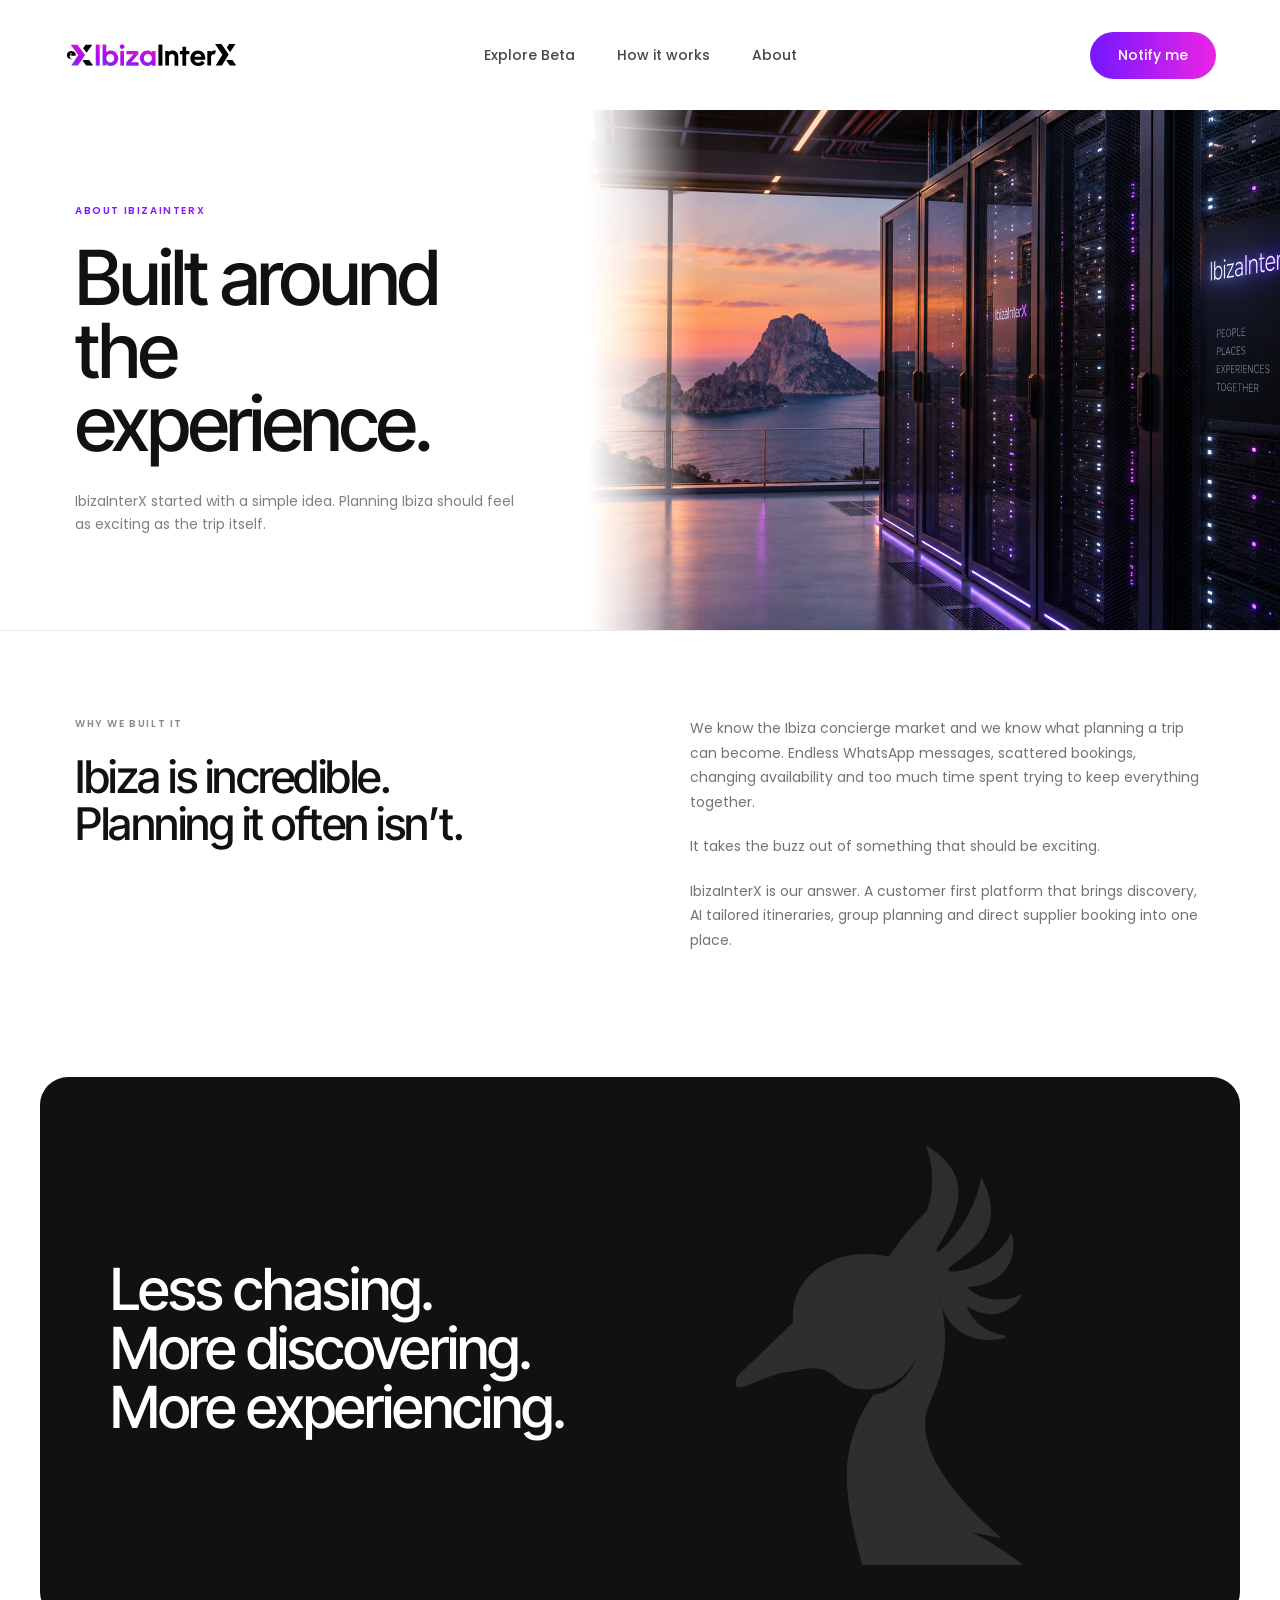
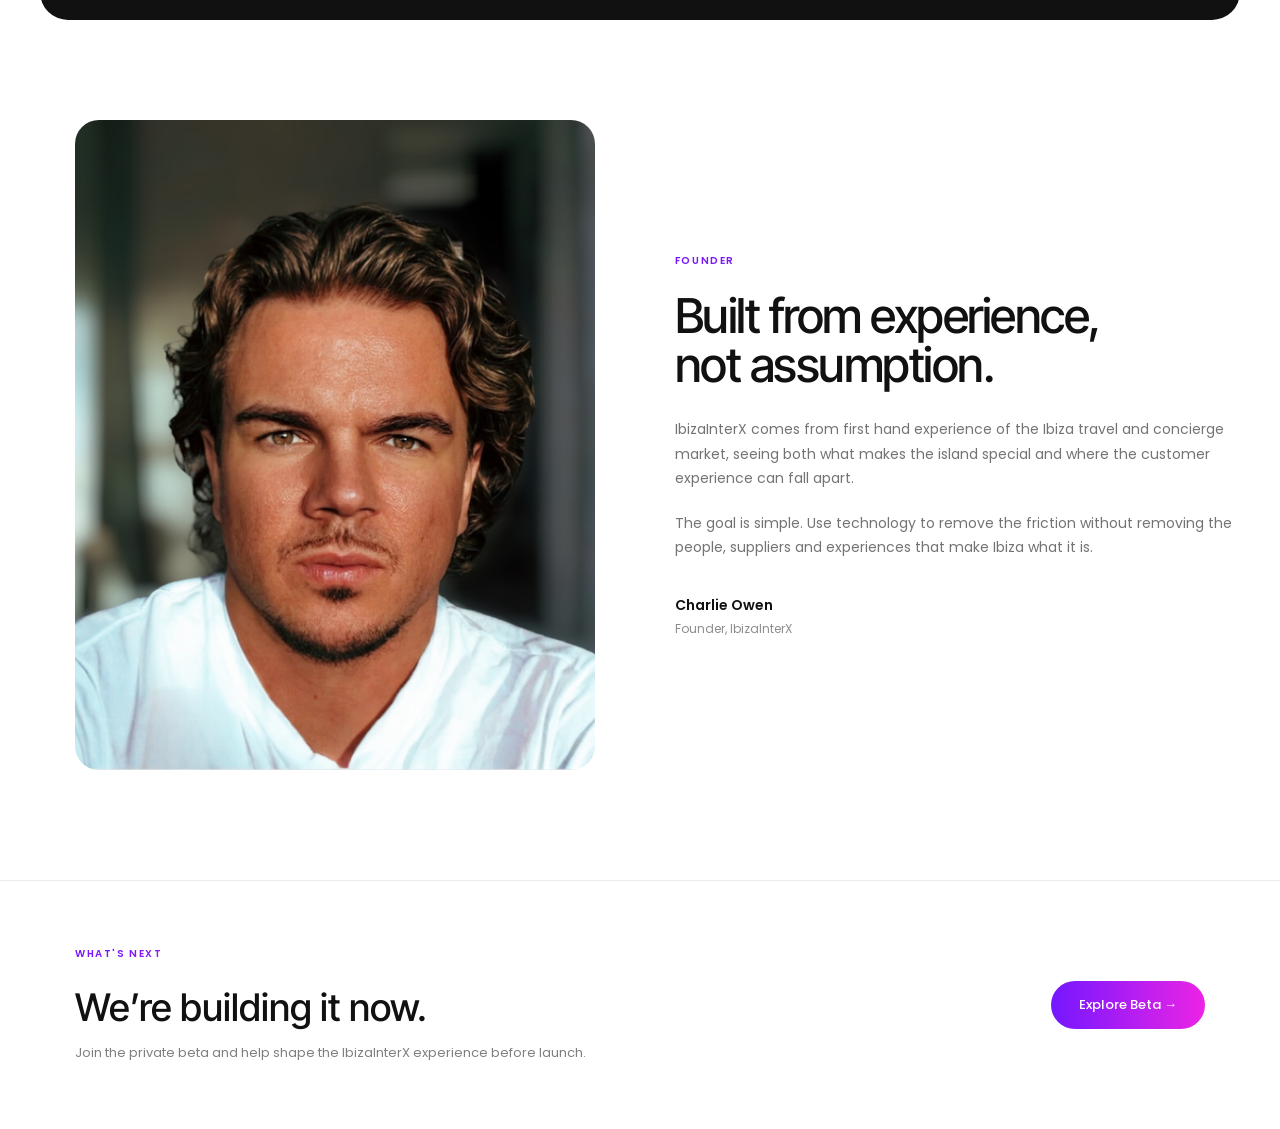
==== about.html @ 82d32a46 "Change favicon" ====
<!DOCTYPE html>
<html lang="en">

<head>

  <meta charset="UTF-8">

  <meta
    name="viewport"
    content="width=device-width, initial-scale=1.0"
  >

  <title>About — IbizaInterX</title>

  <link rel="icon" type="image/png" href="images/favicon-logo.png">

  <!-- FONTS -->
  <link rel="preconnect" href="https://fonts.googleapis.com">
  <link rel="preconnect" href="https://fonts.gstatic.com" crossorigin>

  <link
    href="https://fonts.googleapis.com/css2?family=Inter:wght@400;500&family=Inter+Tight:wght@300;400;500;600;700&family=Outfit:wght@300;400;500;600;700&family=Poppins:wght@400;500;600&display=swap"
    rel="stylesheet"
  >

  <!-- MAIN CSS -->
  <link rel="stylesheet" href="css/style.css">

</head>


<body>


<!-- =====================================
     HEADER
===================================== -->

<header class="navbar">

  <a href="index.html" class="logo">
    <img src="images/logo.svg" alt="IbizaInterX">
  </a>

  <!-- DESKTOP NAV -->
  <nav class="desktop-nav">

    <button
      type="button"
      class="beta-link beta-open"
    >
      Explore Beta
    </button>

    <a href="how-it-works.html">
      How it works
    </a>

    <a href="about.html">
      About
    </a>

  </nav>


  <button type="button" class="nav-button beta-open">
  Notify me
  </button>


  <!-- MOBILE MENU BUTTON -->
  <button
    class="menu-toggle"
    aria-label="Open menu"
    aria-expanded="false"
  >
    <span></span>
    <span></span>
    <span></span>
  </button>


  <!-- MOBILE MENU -->
  <div class="mobile-menu">

    <button
      type="button"
      class="beta-link beta-open"
    >
      Explore Beta
    </button>

    <a href="how-it-works.html">
      How it works
    </a>

    <a href="about.html">
      About
    </a>

    <a href="#notify" class="mobile-notify">
      Notify me
    </a>

  </div>

</header>



<!-- =====================================
     ABOUT PAGE
===================================== -->

<main class="about-page">


  <!-- INTRO -->
<section class="about-hero">

  <div class="about-hero-copy">

    <span class="about-label">
      ABOUT IBIZAINTERX
    </span>

    <h1>
      Built around the<br>
      experience.
    </h1>

    <p>
      IbizaInterX started with a simple idea.
      Planning Ibiza should feel as exciting as the trip itself.
    </p>

  </div>


  <div class="about-hero-image">

    <img
      src="images/about-tech-ibiza.png"
      alt="IbizaInterX technology and Ibiza"
    >

  </div>

</section>


  <!-- WHY WE BUILT IT -->
  <section class="about-story">

    <div class="about-story-heading">

      <span>
        WHY WE BUILT IT
      </span>

      <h2>
        Ibiza is incredible.<br>
        Planning it often isn’t.
      </h2>

    </div>


    <div class="about-story-copy">

      <p>
        We know the Ibiza concierge market and we know what planning
        a trip can become. Endless WhatsApp messages, scattered bookings,
        changing availability and too much time spent trying to keep
        everything together.
      </p>

      <p>
        It takes the buzz out of something that should be exciting.
      </p>

      <p>
        IbizaInterX is our answer. A customer first platform that brings
        discovery, AI tailored itineraries, group planning and direct
        supplier booking into one place.
      </p>

    </div>

  </section>


  <!-- BRAND MOMENT -->
<section class="about-statement">

  <div class="about-statement-text">
    <h2>
      Less chasing.<br>
      More discovering.<br>
      More experiencing.
    </h2>
  </div>

  <div class="about-statement-visual">
    <img
      src="images/peacock-head.svg"
      alt=""
      class="about-peacock"
    >
  </div>

</section>


  <!-- FOUNDER -->
  <section class="founder-section">

    <div class="founder-image">

<img
  src="images/profile-photo.jpeg"
  alt="Founder of IbizaInterX"
>

    </div>


    <div class="founder-content">

      <span class="about-label">
        FOUNDER
      </span>

      <h2>
        Built from experience,<br>
        not assumption.
      </h2>

      <p>
        IbizaInterX comes from first hand experience of the Ibiza travel
        and concierge market, seeing both what makes the island special
        and where the customer experience can fall apart.
      </p>

      <p>
        The goal is simple. Use technology to remove the friction without
        removing the people, suppliers and experiences that make Ibiza
        what it is.
      </p>

      <div class="founder-name">

        <strong>
          Charlie Owen
        </strong>

        <span>
          Founder, IbizaInterX
        </span>

      </div>

    </div>

  </section>


  <!-- FINAL CTA -->
  <section class="about-cta">

    <div>

      <span class="about-label">
        WHAT'S NEXT
      </span>

      <h2>
        We’re building it now.
      </h2>

      <p>
        Join the private beta and help shape the IbizaInterX experience
        before launch.
      </p>

    </div>


    <button
      type="button"
      class="about-beta-button beta-open"
    >
      Explore Beta →
    </button>

  </section>


</main>



<!-- =====================================
     BETA POPUP
===================================== -->

<div class="beta-modal" id="betaModal">

  <div class="beta-modal-card">

    <button
      type="button"
      class="beta-close"
      id="betaClose"
      aria-label="Close"
    >
      ×
    </button>

    <span class="beta-label">
      IBIZAINTERX BETA
    </span>

    <h2>
      Help shape IbizaInterX.
    </h2>

    <p>
      Join the private beta and test IbizaInterX before launch.
    </p>

    <form class="beta-form">

      <input
        type="email"
        placeholder="Email address"
        required
      >

      <button type="submit">
        Join the beta →
      </button>

    </form>

    <small>
      No spam. Just beta access and important launch updates.
    </small>

  </div>

</div>



<!-- JAVASCRIPT -->

<script src="js/main.js"></script>


</body>

</html>
---- css/style.css ----
.logo img {
  width: 155px;
  height: auto;
  display: block;
}
* {
  margin: 0;
  padding: 0;
  box-sizing: border-box;
}

body {
  font-family: Arial, Helvetica, sans-serif;
  background: #ffffff;
  color: #111;
}

.navbar {
  width: 100%;
  height: 110px;
  display: grid;
  grid-template-columns: 1fr auto 1fr;
  align-items: center;
  padding: 0 64px;
  background: #ffffff;
  position: relative;
  z-index: 10;
}

.logo {
  justify-self: start;
}

.logo img {
  width: 175px;
  height: auto;
  display: block;
}

.navbar nav {
  justify-self: center;
  display: flex;
  align-items: center;
  gap: 42px;
}

.navbar nav a {
  font-family: "Poppins", sans-serif;
  font-size: 14px;
  font-weight: 500;
  color: rgba(0, 0, 0, 0.72);
  text-decoration: none;
}

.nav-button {
  justify-self: end;
  font-family: "Poppins", sans-serif;
  font-size: 14px;
  font-weight: 500;
  color: #ffffff;
  text-decoration: none;
  padding: 13px 28px;
  border-radius: 999px;
  background: linear-gradient(90deg, #7417ff, #ec24e5);
    border: none;
    cursor: pointer;
}

.nav-button:hover {
  transform: translateY(-1px);
}
.hero {
  width: 100%;
  max-width: 1600px;
  margin: 0 auto;

  display: grid;
  grid-template-columns: 46% 54%;
}
@media (max-width: 1200px) {
  .hero {
    grid-template-columns: 48% 52%;
  }

  .hero-title {
    font-size: 68px;
  }
}

.hero-content {
  padding: 90px 40px 80px 75px;
  display: flex;
  flex-direction: column;
  justify-content: center;
}

.hero-title {
  font-size: 78px;
  line-height: 0.95;
  margin-bottom: 30px;
}

.hero-title .thin {
  font-family: "Inter Tight", sans-serif;
  font-weight: 400;
  letter-spacing: 0px;
}

.hero-title .bold {
  font-family: "Poppins", sans-serif;
  font-weight: 500;
  letter-spacing: -3px;
  position: relative;
  top: 1px;
}

.hero-title .gradient-text {
  font-family: "Outfit", sans-serif;
  font-weight: 550;
  font-size: 1.14em;
  letter-spacing: 0;
  position: relative;
  top: 0.1px;

  background: linear-gradient(90deg, #7417ff, #ec24e5);
  -webkit-background-clip: text;
  -webkit-text-fill-color: transparent;
  background-clip: text;
  color: transparent;
  vertical-align: baseline;
}

.hero-title .bold,
.hero-title .gradient-text {
  margin-left: -6px;
}
.hero-content p {
  font-family: "Poppins", sans-serif;
  font-size: 14px;
  font-weight: 400;
  line-height: 1.6;
  color: rgba(0, 0, 0, 0.5);
  margin-bottom: 35px;
}

.hero-button {
  width: fit-content;
  display: flex;
  align-items: center;
  gap: 22px;
  padding: 16px 28px;
  border-radius: 30px;
  background: linear-gradient(90deg, #7417ff, #ec24e5);
  color: white;
  text-decoration: none;
}

.hero-image {
  position: relative;
  height: 650px;
  overflow: hidden;
}

.hero-image img {
  width: 100%;
  height: 100%;
  object-fit: cover;
  object-position: center top;
  display: block;
}
.hero-image::before {
  content: "";
  position: absolute;
  top: 0;
  left: 0;
  width: 140px;
  height: 100%;
  background: linear-gradient(
    to right,
    #ffffff 0%,
    rgba(255, 255, 255, 0.8) 35%,
    rgba(255, 255, 255, 0) 100%
  );
  z-index: 2;
  pointer-events: none;
}
/* -------------------------
   LAPTOP
------------------------- */

@media (max-width: 1200px) {

  .navbar {
    padding: 0 40px;
  }

  .logo img {
    width: 155px;
  }

  .navbar nav {
    gap: 30px;
  }

  .hero {
    grid-template-columns: 48% 52%;
  }

  .hero-content {
    padding: 70px 30px 70px 50px;
  }

  .hero-title {
    font-size: 68px;
  }

  .hero-content p {
    font-size: 15px;
  }
}


/* -------------------------
   TABLET / MOBILE
------------------------- */

@media (max-width: 800px) {

  .hero {
    display: flex;
    flex-direction: column;
    width: 100%;
  }

  .hero-image {
    order: 1;
    width: 100%;
    height: auto;
    min-height: 0;
    overflow: hidden;
  }

  .hero-image img {
    width: 100%;
    height: auto;
    min-height: 0;
    object-fit: contain;
    display: block;
  }

  .hero-content {
    order: 2;
    width: 100%;
    padding: 45px 24px 55px;
  }

  .hero-title {
    font-size: 58px;
  }
}

  .hero-content p {
    font-size: 14px;
    line-height: 1.6;
  }

  .hero-image {
    width: 100%;
    overflow: hidden;
  }

  .hero-image img {
    width: 100%;
    height: auto;
    display: block;
  }




/* -------------------------
   SMALL PHONES
------------------------- */

@media (max-width: 480px) {


  .navbar {
    padding: 0 18px;
  }

  .logo img {
    width: 125px;
  }

  .nav-button {
    padding: 9px 16px;
    font-size: 12px;
  }

  .hero-content {
    padding: 55px 20px 42px;
  }

  .hero-title {
    font-size: 50px;
  }

  .hero-content p {
    font-size: 13px;
  }
}
/* HAMBURGER - hidden on desktop */

.menu-toggle {
  display: none;
  width: 42px;
  height: 42px;
  border: none;
  background: transparent;
  cursor: pointer;
  padding: 8px;
}

.menu-toggle span {
  display: block;
  width: 24px;
  height: 2px;
  margin: 5px auto;
  background: #111;
  border-radius: 10px;
}


/* MOBILE MENU - hidden on desktop */

.mobile-menu {
  display: none;
}


/* MOBILE HEADER */

@media (max-width: 800px) {

  .navbar {
    height: 82px;
    padding: 0 22px;

    display: grid;
    grid-template-columns: 1fr auto;

    position: relative;
    background: #ffffff;
    z-index: 100;
  }

  .logo img {
    width: 140px;
  }

  .desktop-nav {
    display: none;
  }

  .navbar > .nav-button {
    display: none;
  }

  .menu-toggle {
    display: block;
    justify-self: end;
  }

  .mobile-menu {
    position: absolute;

    top: 82px;
    left: 0;
    right: 0;

    background: #ffffff;

    padding: 25px 22px 30px;

    flex-direction: column;
    gap: 22px;

    border-top: 1px solid rgba(0, 0, 0, 0.08);

    box-shadow: 0 15px 30px rgba(0, 0, 0, 0.08);
  }

  .mobile-menu.open {
    display: flex;
  }

  .mobile-menu a {
    font-family: "Poppins", sans-serif;
    font-size: 15px;
    font-weight: 500;

    color: #111;
    text-decoration: none;
  }

  .mobile-notify {
    width: fit-content;

    padding: 12px 24px;
    border-radius: 999px;

    color: white !important;

    background: linear-gradient(
      90deg,
      #7417ff,
      #ec24e5
    );
  }
}
@media (max-width: 800px) {

  .navbar .desktop-nav {
    display: none !important;
  }

  .navbar > .nav-button {
    display: none !important;
  }

  .menu-toggle {
    display: block;
  }
}
.feature-strip {
  width: 100%;
  max-width: 1600px;
  margin: 0 auto;

  display: grid;
  grid-template-columns: repeat(3, 1fr);

  padding: 34px 55px;
  background: #ffffff;

  border-top: 1px solid rgba(0, 0, 0, 0.08);
}

.feature-item {
  display: flex;
  align-items: center;
  gap: 18px;

  padding: 10px 40px;
}

.feature-item:not(:last-child) {
  border-right: 1px solid rgba(0, 0, 0, 0.12);
}

.feature-icon {
  flex-shrink: 0;

  width: 34px;
  height: 34px;

  display: flex;
  align-items: center;
  justify-content: center;
}

.feature-icon svg {
  width: 27px;
  height: 27px;

  fill: none;
  stroke: #111;
  stroke-width: 1.5;
  stroke-linecap: round;
  stroke-linejoin: round;
}

.feature-text h3 {
  font-family: "Poppins", sans-serif;
  font-size: 14px;
  font-weight: 600;
  color: #111;

  margin: 0 0 4px;
}

.feature-text p {
  font-family: "Poppins", sans-serif;
  font-size: 12px;
  font-weight: 400;

  color: rgba(0, 0, 0, 0.5);
  margin: 0;
}

@media (max-width: 800px) {

  .feature-strip {
    grid-template-columns: 1fr;
    padding: 15px 24px 30px;
  }

  .feature-item {
    padding: 22px 0;
  }

  .feature-item:not(:last-child) {
    border-right: none;
    border-bottom: 1px solid rgba(0, 0, 0, 0.1);
  }

}
.beta-link {
  font-family: "Poppins", sans-serif;
  font-size: 14px;
  font-weight: 500;
  color: rgba(0, 0, 0, 0.72);
  border: 0;
  background: transparent;
  padding: 0;
  cursor: pointer;
}

.beta-modal {
  position: fixed;
  inset: 0;
  display: none;
  align-items: center;
  justify-content: center;
  padding: 24px;
  background: rgba(0, 0, 0, 0.42);
  backdrop-filter: blur(8px);
  z-index: 9999;
}

.beta-modal.open {
  display: flex;
}

.beta-modal-card {
  position: relative;
  overflow: hidden;

  width: 100%;
  max-width: 480px;
  padding: 48px;

  background: rgba(255, 255, 255, 0.58);

  backdrop-filter: blur(22px) saturate(145%);
  -webkit-backdrop-filter: blur(22px) saturate(145%);

  border: 1px solid rgba(255, 255, 255, 0.65);
  border-radius: 28px;

  box-shadow:
    0 30px 80px rgba(0, 0, 0, 0.16),
    inset 0 1px 0 rgba(255, 255, 255, 0.9),
    inset 0 -1px 0 rgba(255, 255, 255, 0.25);

  z-index: 1;
}

.beta-modal-card::before {
  content: "";
  position: absolute;
  inset: 0;
  border-radius: inherit;

  background:
    linear-gradient(
      -45deg,
      rgba(116, 23, 255, 0.18),
      transparent 32%,
      transparent 65%,
      rgba(236, 36, 229, 0.16)
    );

  opacity: 0.8;
  pointer-events: none;
  z-index: -1;
}

.beta-label {
  display: block;
  margin-bottom: 18px;
  font-family: "Poppins", sans-serif;
  font-size: 11px;
  font-weight: 600;
  letter-spacing: 1.5px;

  background: linear-gradient(90deg, #7417ff, #ec24e5);
  -webkit-background-clip: text;
  -webkit-text-fill-color: transparent;
  background-clip: text;
}

.beta-modal-card h2 {
  font-family: "Outfit", sans-serif;
  font-size: 38px;
  font-weight: 500;
  line-height: 1.05;
  margin-bottom: 14px;
}

.beta-modal-card p {
  font-family: "Poppins", sans-serif;
  font-size: 14px;
  line-height: 1.6;
  color: rgba(0, 0, 0, 0.55);
  margin-bottom: 28px;
}

.beta-form {
  display: flex;
  gap: 8px;
  margin-bottom: 14px;
}

.beta-form input {
  flex: 1;
  min-width: 0;
  padding: 14px 16px;
  border: 1px solid rgba(0, 0, 0, 0.15);
  border-radius: 999px;
  font-family: "Poppins", sans-serif;
  font-size: 14px;
  outline: none;
}

.beta-form input:focus {
  border-color: #7417ff;
}

.beta-form button {
  padding: 14px 22px;
  border: 0;
  border-radius: 999px;
  background: linear-gradient(90deg, #7417ff, #ec24e5);
  color: white;
  font-family: "Poppins", sans-serif;
  font-size: 13px;
  font-weight: 500;
  cursor: pointer;
}

.beta-modal-card small {
  font-family: "Poppins", sans-serif;
  font-size: 10px;
  color: rgba(0, 0, 0, 0.4);
}

.beta-close {
  position: absolute;
  top: 18px;
  right: 22px;
  border: 0;
  background: transparent;
  font-size: 26px;
  cursor: pointer;
}

@media (max-width: 600px) {
  .beta-modal-card {
    padding: 38px 24px 28px;
  }

  .beta-form {
    flex-direction: column;
  }

  .beta-form button {
    width: 100%;
  }
}
.mobile-menu .beta-link {
  text-align: left;
  width: fit-content;
  font-family: "Poppins", sans-serif;
  font-size: 15px;
  font-weight: 500;
  color: #111;
}
/* ========================================
   HOW IT WORKS PAGE
======================================== */

.how-page {
  width: 100%;
  background: #ffffff;
}


/* HERO */

.how-hero {
  width: 100%;
  max-width: 1600px;
  margin: 0 auto;

  display: grid;
  grid-template-columns: 46% 54%;

  min-height: 520px;
  overflow: hidden;
}


/* LEFT SIDE */

.how-hero-content {
  padding: 75px 55px 70px 75px;

  display: flex;
  flex-direction: column;
  justify-content: center;
}

.how-hero-content h1 {
  font-family: "Inter Tight", sans-serif;
  font-size: 46px;
  font-weight: 600;
  line-height: 1.02;
  letter-spacing: -1.5px;

  color: #111111;

  margin: 0 0 24px;
}

.how-hero-content p {
  max-width: 430px;

  font-family: "Poppins", sans-serif;
  font-size: 14px;
  font-weight: 400;
  line-height: 1.65;

  color: rgba(0, 0, 0, 0.55);

  margin: 0 0 28px;
}

.how-learn {
  width: fit-content;

  font-family: "Poppins", sans-serif;
  font-size: 12px;
  font-weight: 600;

  color: #111111;
  text-decoration: none;
}

.how-learn span {
  margin-left: 8px;
  color: #b221ee;
}


/* RIGHT SIDE IMAGE */

.how-hero-image {
  position: relative;
  width: 100%;
  height: 520px;
  overflow: hidden;
}

.how-hero-image img {
  width: 100%;
  height: 100%;

  object-fit: cover;
  object-position: center;

  display: block;
}


/* Soft fade between text and image */

.how-hero-image::before {
  content: "";

  position: absolute;
  top: 0;
  bottom: 0;
  left: 0;

  width: 100px;

  background: linear-gradient(
    to right,
    #ffffff 0%,
    rgba(255, 255, 255, 0.75) 35%,
    rgba(255, 255, 255, 0) 100%
  );

  z-index: 2;
  pointer-events: none;
}


/* EXPERIENCE */

.experience {
  width: 100%;
  max-width: 1600px;

  margin: 0 auto;
  padding: 38px 65px 48px;

  border-top: 1px solid rgba(0, 0, 0, 0.08);
}

.experience-label {
  display: block;

  margin-bottom: 28px;

  font-family: "Poppins", sans-serif;
  font-size: 9px;
  font-weight: 600;

  letter-spacing: 1.3px;

  color: rgba(0, 0, 0, 0.65);
}


/* FIVE STEPS */

.experience-steps {
  display: flex;
  align-items: flex-start;
  justify-content: space-between;

  width: 100%;
}

.experience-step {
  flex: 1;
  min-width: 0;

  display: flex;
  flex-direction: column;
  align-items: center;

  text-align: center;
}

.step-icon {
  width: 36px;
  height: 36px;

  margin-bottom: 16px;

  display: flex;
  align-items: center;
  justify-content: center;

  color: #b221ee;
}

.step-icon svg {
  width: 30px;
  height: 30px;

  fill: none;
  stroke: currentColor;
  stroke-width: 1.5;
  stroke-linecap: round;
  stroke-linejoin: round;
}

.step-arrow {
  width: 45px;
  padding-top: 8px;
  text-align: center;
}

.step-arrow svg {
  width: 22px;
  height: 22px;

  fill: none;
  stroke: rgba(0, 0, 0, 0.28);
  stroke-width: 1.4;
  stroke-linecap: round;
  stroke-linejoin: round;
}


/* ========================================
   HOW IT WORKS - MOBILE
======================================== */

@media (max-width: 800px) {

  .how-hero {
    display: flex;
    flex-direction: column;
    min-height: 0;
  }

  .how-hero-image {
    order: 1;

    height: 300px;
  }

  .how-hero-image::before {
    display: none;
  }

  .how-hero-content {
    order: 2;

    padding: 42px 24px 50px;
  }

  .how-hero-content h1 {
    font-size: 40px;
  }

  .how-hero-content p {
    font-size: 13px;
  }


  .experience {
    padding: 35px 24px 45px;
  }

  .experience-steps {
    flex-direction: column;
    gap: 0;
  }

  .experience-step {
    width: 100%;

    padding: 20px 0;
  }

  .step-arrow {
    width: auto;

    padding: 0 0 0 9px;

    transform: rotate(90deg);

    text-align: left;
  }

  .experience-step h3 {
    font-size: 14px;
  }

  .experience-step p {
    font-size: 12px;
  }

}
.experience-step p {
  margin: 0;
  font-family: "Poppins", sans-serif;
  font-size: 12px;
  font-weight: 400;
  line-height: 1.55;
  color: rgba(0, 0, 0, 0.5);
}
/* ========================================
   ABOUT PAGE
======================================== */

.about-page {
  width: 100%;
  background: #ffffff;
}


/* ABOUT INTRO */

.about-hero {
  width: 100%;
  max-width: 1600px;
  margin: 0 auto;
  padding: 95px 75px 90px;
}

.about-label {
  display: block;
  margin-bottom: 22px;

  font-family: "Poppins", sans-serif;
  font-size: 10px;
  font-weight: 600;
  letter-spacing: 1.6px;

  background: linear-gradient(90deg, #7417ff, #ec24e5);
  -webkit-background-clip: text;
  -webkit-text-fill-color: transparent;
  background-clip: text;
}

.about-hero h1 {
  margin: 0 0 30px;

  font-family: "Inter Tight", sans-serif;
  font-size: 76px;
  font-weight: 500;
  line-height: 0.96;
  letter-spacing: -3px;

  color: #111;
}

.about-hero p {
  max-width: 570px;
  margin: 0;

  font-family: "Poppins", sans-serif;
  font-size: 14px;
  font-weight: 400;
  line-height: 1.7;

  color: rgba(0, 0, 0, 0.5);
}


/* WHY WE BUILT IT */

.about-story {
  width: 100%;
  max-width: 1600px;
  margin: 0 auto;

  padding: 85px 75px;

  display: grid;
  grid-template-columns: 1fr 1fr;
  gap: 100px;

  border-top: 1px solid rgba(0, 0, 0, 0.08);
}

.about-story-heading > span {
  display: block;
  margin-bottom: 22px;

  font-family: "Poppins", sans-serif;
  font-size: 10px;
  font-weight: 600;
  letter-spacing: 1.6px;

  color: rgba(0, 0, 0, 0.45);
}

.about-story-heading h2 {
  margin: 0;

  font-family: "Inter Tight", sans-serif;
  font-size: 45px;
  font-weight: 500;
  line-height: 1.04;
  letter-spacing: -1.5px;

  color: #111;
}

.about-story-copy {
  max-width: 560px;
}

.about-story-copy p {
  margin: 0 0 20px;

  font-family: "Poppins", sans-serif;
  font-size: 14px;
  font-weight: 400;
  line-height: 1.75;

  color: rgba(0, 0, 0, 0.55);
}


/* BIG BRAND SECTION */

.about-statement {
  width: calc(100% - 80px);
  max-width: 1520px;
  min-height: 340px;

  margin: 20px auto 100px;
  padding: 55px 70px;

  display: grid;
  grid-template-columns: 1fr 1fr;
  align-items: center;

  overflow: hidden;

  border-radius: 28px;
  background: #111111;
}

.about-statement-text h2 {
  margin: 0;

  font-family: "Inter Tight", sans-serif;
  font-size: 58px;
  font-weight: 500;
  line-height: 1.02;
  letter-spacing: -2px;

  color: #ffffff;
}

.about-statement-visual {
  display: flex;
  align-items: center;
  justify-content: center;
  height: 100%;
}

.about-peacock {
  width: 100%;
  max-width: 520px;
  height: auto;

  display: block;

  opacity: 1;
}


/* FOUNDER */

.founder-section {
  width: 100%;
  max-width: 1600px;

  margin: 0 auto;
  padding: 0 75px 110px;

  display: grid;
  grid-template-columns: 46% 54%;
  align-items: center;
  gap: 80px;
}

.founder-image {
  width: 100%;
  aspect-ratio: 4 / 5;

  overflow: hidden;
  border-radius: 24px;

  background: #f3f3f3;
}

.founder-image img {
  width: 100%;
  height: 100%;
  object-fit: cover;
  display: block;
}

.founder-content {
  max-width: 560px;
}

.founder-content h2 {
  margin: 0 0 28px;

  font-family: "Inter Tight", sans-serif;
  font-size: 48px;
  font-weight: 500;
  line-height: 1.03;
  letter-spacing: -1.5px;

  color: #111;
}

.founder-content p {
  margin: 0 0 20px;

  font-family: "Poppins", sans-serif;
  font-size: 14px;
  font-weight: 400;
  line-height: 1.75;

  color: rgba(0, 0, 0, 0.55);
}

.founder-name {
  margin-top: 35px;
}

.founder-name strong {
  display: block;

  font-family: "Poppins", sans-serif;
  font-size: 14px;
  font-weight: 600;

  color: #111;
}

.founder-name span {
  display: block;
  margin-top: 4px;

  font-family: "Poppins", sans-serif;
  font-size: 12px;

  color: rgba(0, 0, 0, 0.45);
}


/* FINAL CTA */

.about-cta {
  width: 100%;
  max-width: 1600px;

  margin: 0 auto;
  padding: 65px 75px;

  display: flex;
  align-items: center;
  justify-content: space-between;
  gap: 50px;

  border-top: 1px solid rgba(0, 0, 0, 0.08);
}

.about-cta h2 {
  margin: 0 0 12px;

  font-family: "Inter Tight", sans-serif;
  font-size: 38px;
  font-weight: 500;

  color: #111;
}

.about-cta p {
  max-width: 520px;
  margin: 0;

  font-family: "Poppins", sans-serif;
  font-size: 13px;
  line-height: 1.65;

  color: rgba(0, 0, 0, 0.5);
}

.about-beta-button {
  flex-shrink: 0;

  padding: 14px 28px;

  border: 0;
  border-radius: 999px;

  background: linear-gradient(90deg, #7417ff, #ec24e5);

  font-family: "Poppins", sans-serif;
  font-size: 13px;
  font-weight: 500;

  color: #ffffff;
  cursor: pointer;
}


/* ABOUT MOBILE */

@media (max-width: 800px) {

  .about-hero {
    padding: 65px 24px 60px;
  }

  .about-hero h1 {
    font-size: 52px;
  }

  .about-story {
    padding: 55px 24px;
    grid-template-columns: 1fr;
    gap: 40px;
  }

  .about-story-heading h2 {
    font-size: 38px;
  }

.about-statement {
  width: calc(100% - 32px);
  min-height: 260px;
  padding: 30px 24px;
  margin-bottom: 70px;
}

.about-peacock {
  max-width: 320px;
}

  .founder-section {
    padding: 0 24px 70px;
    grid-template-columns: 1fr;
    gap: 45px;
  }

  .founder-content h2 {
    font-size: 40px;
  }

  .about-cta {
    padding: 50px 24px;
    flex-direction: column;
    align-items: flex-start;
  }

}

/* ========================================
   ABOUT HERO IMAGE
======================================== */

.about-hero {
  width: 100%;
  max-width: 1600px;
  margin: 0 auto;

  display: grid;
  grid-template-columns: 46% 54%;

  min-height: 520px;
  padding: 0;
}

.about-hero-copy {
  padding: 90px 55px 90px 75px;

  display: flex;
  flex-direction: column;
  justify-content: center;
}

.about-hero-image {
  position: relative;

  width: 100%;
  height: 520px;

  overflow: hidden;
}

.about-hero-image img {
  width: 100%;
  height: 100%;

  object-fit: cover;
  object-position: center;

  display: block;
}


/* SOFT FADE BETWEEN TEXT + IMAGE */

.about-hero-image::before {
  content: "";

  position: absolute;
  top: 0;
  bottom: 0;
  left: 0;

  width: 110px;

  background: linear-gradient(
    to right,
    #ffffff 0%,
    rgba(255, 255, 255, 0.75) 35%,
    rgba(255, 255, 255, 0) 100%
  );

  z-index: 2;
  pointer-events: none;
}


/* ABOUT HERO MOBILE */

@media (max-width: 800px) {

  .about-hero {
    display: flex;
    flex-direction: column;
    min-height: 0;
  }

  .about-hero-image {
    order: 1;
    height: 300px;
  }

  .about-hero-image::before {
    display: none;
  }

  .about-hero-copy {
    order: 2;
    padding: 50px 24px 60px;
  }

}
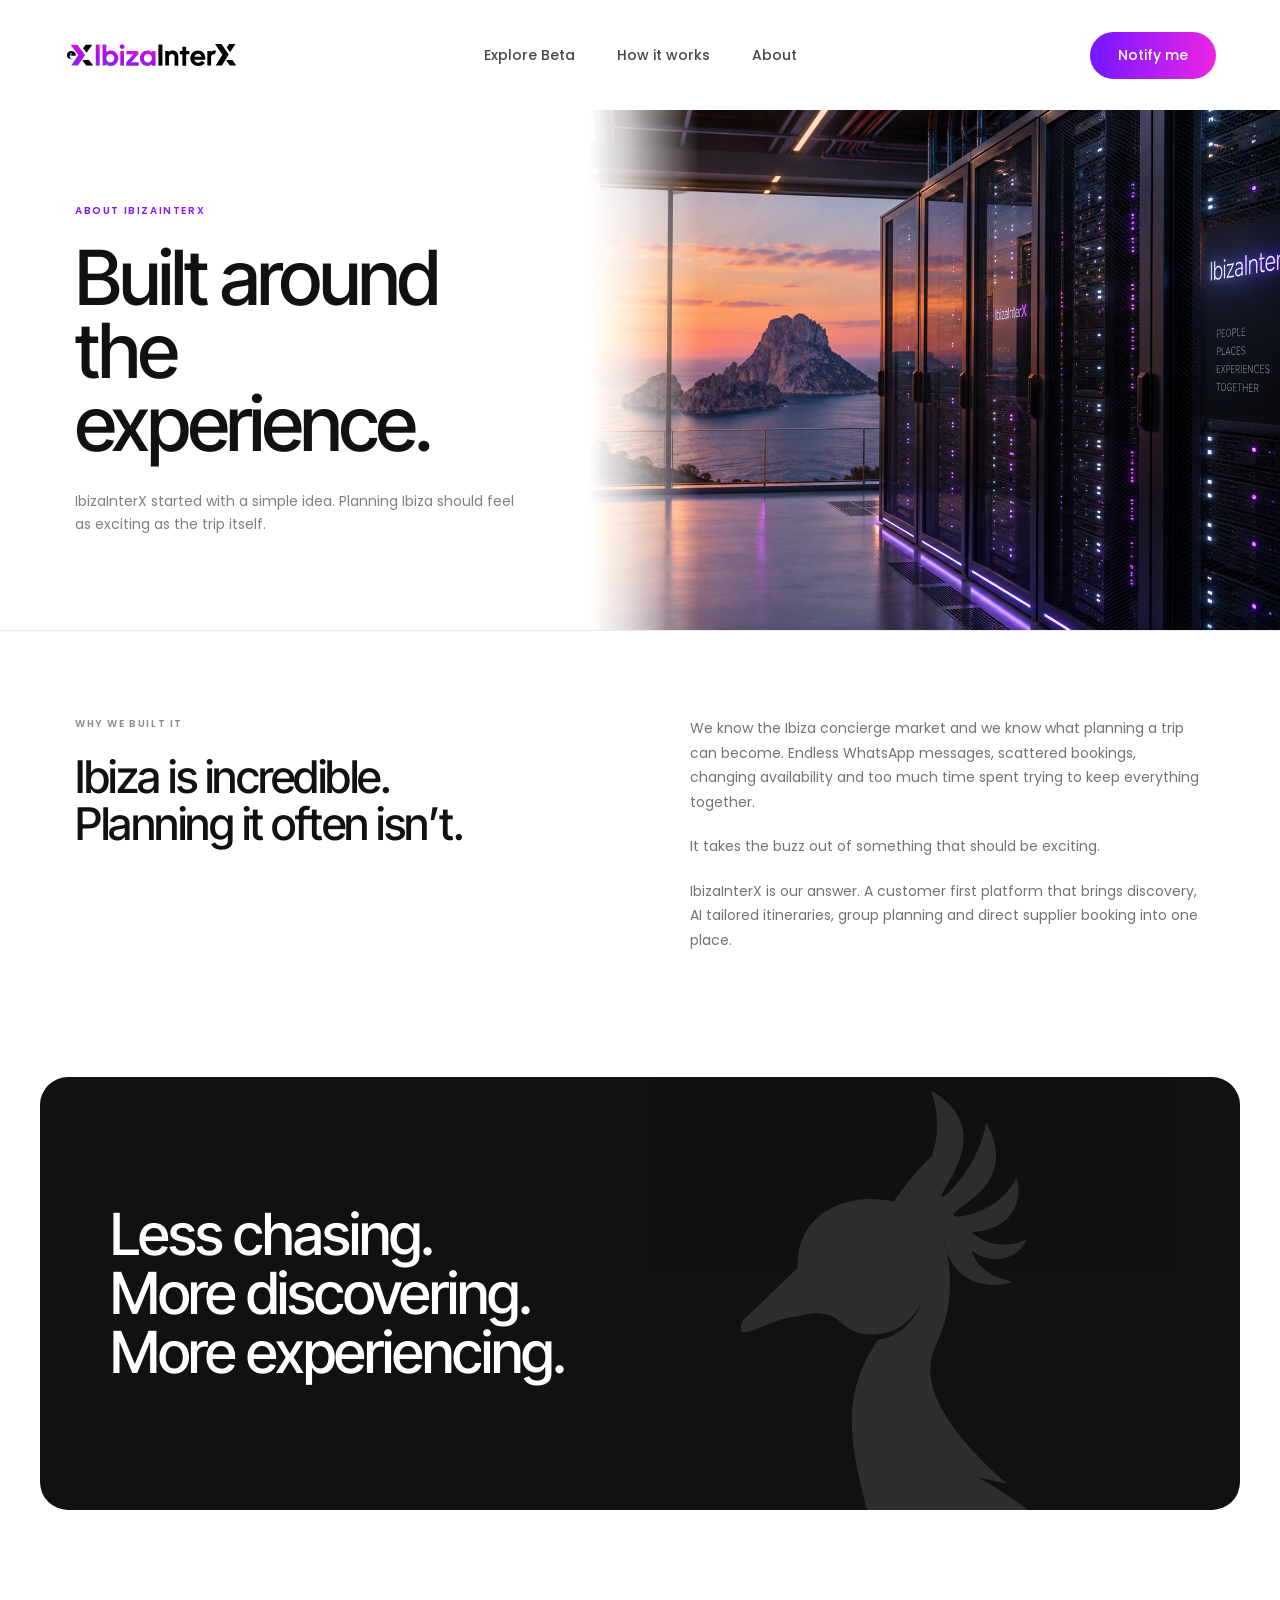
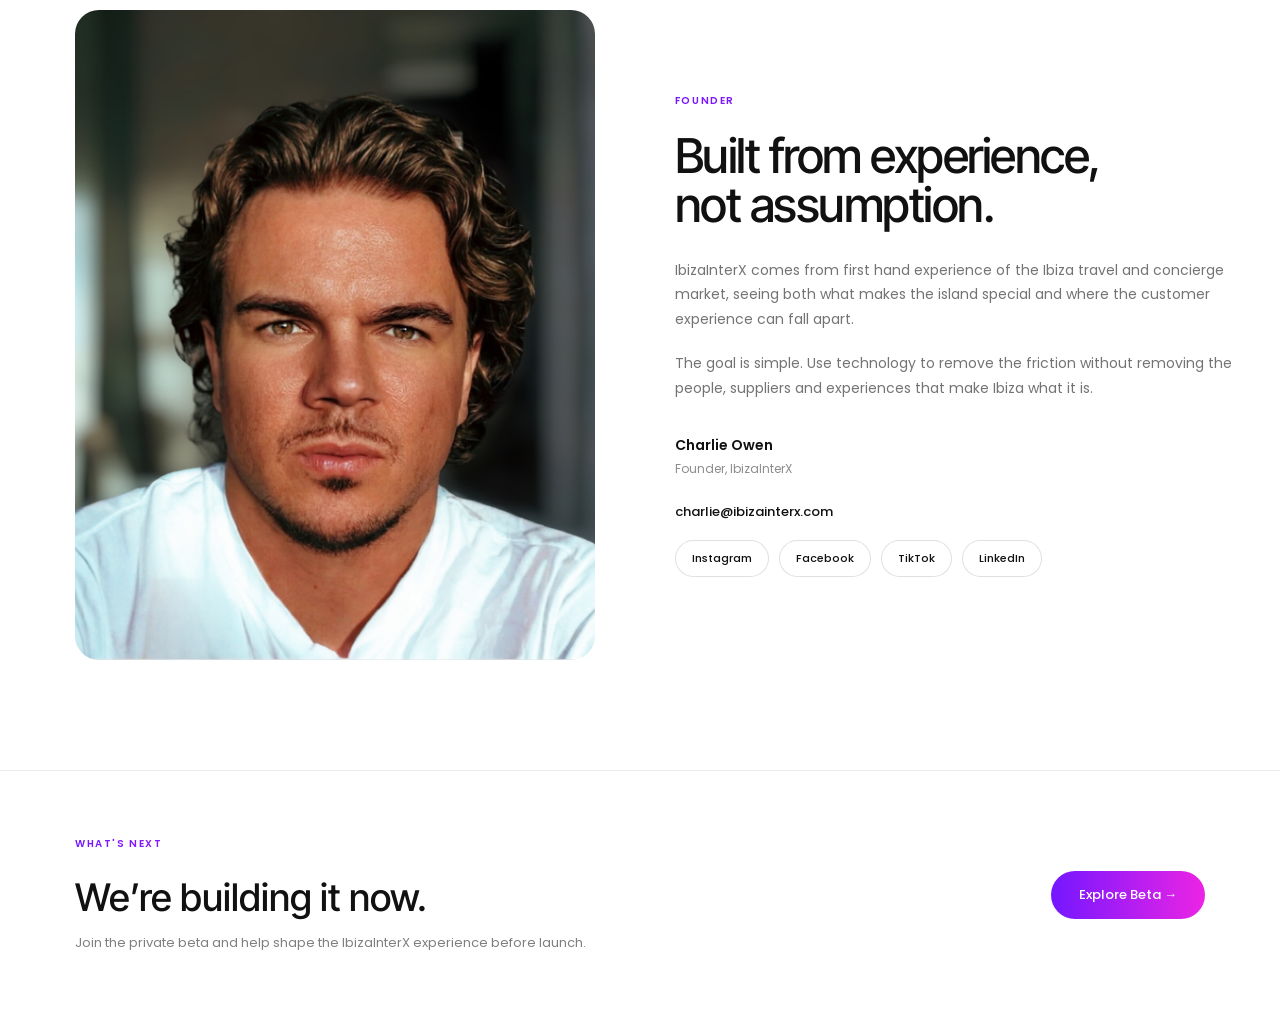
==== commit 01c3468f: "Add founder contact and social links" ====
--- a/about.html
+++ b/about.html
@@ -12,7 +12,7 @@
 
   <title>About — IbizaInterX</title>
 
-  <link rel="icon" type="image/png" href="images/favicon-logo.png">
+  <link rel="icon" type="image/png" href="images/favicon-logo-final.png">
 
   <!-- FONTS -->
   <link rel="preconnect" href="https://fonts.googleapis.com">
@@ -248,17 +248,70 @@
         what it is.
       </p>
 
-      <div class="founder-name">
-
-        <strong>
-          Charlie Owen
-        </strong>
-
-        <span>
-          Founder, IbizaInterX
-        </span>
-
-      </div>
+<div class="founder-name">
+
+  <strong>
+    Charlie Owen
+  </strong>
+
+  <span>
+    Founder, IbizaInterX
+  </span>
+
+</div>
+
+
+<div class="founder-contact">
+
+  <a
+    href="mailto:charlie@ibizainterx.com"
+    class="founder-email"
+  >
+    charlie@ibizainterx.com
+  </a>
+
+
+<div class="founder-socials">
+
+  <a
+    href="https://www.instagram.com/ibizainterx"
+    target="_blank"
+    rel="noopener"
+    class="social-button"
+  >
+    Instagram
+  </a>
+
+  <a
+    href="https://www.facebook.com/ibizainterxofficial"
+    target="_blank"
+    rel="noopener"
+    class="social-button"
+  >
+    Facebook
+  </a>
+
+  <a
+    href="https://www.tiktok.com/@ibizainterx"
+    target="_blank"
+    rel="noopener"
+    class="social-button"
+  >
+    TikTok
+  </a>
+
+  <a
+    href="https://www.linkedin.com/company/ibizainterx"
+    target="_blank"
+    rel="noopener"
+    class="social-button"
+  >
+    LinkedIn
+  </a>
+
+</div>
+
+</div>
 
     </div>
 
--- a/css/style.css
+++ b/css/style.css
@@ -1095,21 +1095,22 @@
 /* BIG BRAND SECTION */
 
 .about-statement {
+  position: relative;
+
   width: calc(100% - 80px);
   max-width: 1520px;
   min-height: 340px;
 
   margin: 20px auto 100px;
-  padding: 55px 70px;
-
-  display: grid;
-  grid-template-columns: 1fr 1fr;
+
+  display: flex;
   align-items: center;
+  justify-content: center;
 
   overflow: hidden;
 
   border-radius: 28px;
-  background: #111111;
+  background: #111;
 }
 
 .about-statement-text h2 {
@@ -1426,4 +1427,100 @@
     padding: 50px 24px 60px;
   }
 
+}
+@media (min-width: 801px) {
+
+  .about-statement {
+    display: grid;
+    grid-template-columns: 1fr 1fr;
+    align-items: center;
+
+    padding: 0 70px;
+  }
+
+  .about-statement-text {
+    justify-self: start;
+    text-align: left;
+  }
+
+  .about-statement-visual {
+    justify-self: end;
+    align-self: end;
+
+    display: flex;
+    justify-content: flex-end;
+    align-items: flex-end;
+  }
+
+  .about-peacock {
+    margin: 0;
+  }
+
+}
+/* FOUNDER CONTACT */
+
+.founder-contact {
+  margin-top: 24px;
+}
+
+.founder-email {
+  display: inline-block;
+  margin-bottom: 18px;
+
+  font-family: "Poppins", sans-serif;
+  font-size: 13px;
+  font-weight: 500;
+
+  color: #111;
+  text-decoration: none;
+}
+
+.founder-email:hover {
+  color: #8f20f5;
+}
+
+.founder-socials {
+  display: flex;
+  flex-wrap: wrap;
+  gap: 10px;
+}
+
+.social-button {
+  display: inline-flex;
+  align-items: center;
+  justify-content: center;
+
+  padding: 9px 16px;
+
+  border: 1px solid rgba(0, 0, 0, 0.12);
+  border-radius: 999px;
+
+  background: #ffffff;
+
+  font-family: "Poppins", sans-serif;
+  font-size: 11px;
+  font-weight: 500;
+
+  color: #111;
+  text-decoration: none;
+
+  transition:
+    transform 0.2s ease,
+    color 0.2s ease,
+    border-color 0.2s ease,
+    background 0.2s ease;
+}
+
+.social-button:hover {
+  transform: translateY(-2px);
+
+  border-color: transparent;
+
+  background: linear-gradient(
+    90deg,
+    #7417ff,
+    #ec24e5
+  );
+
+  color: #ffffff;
 }
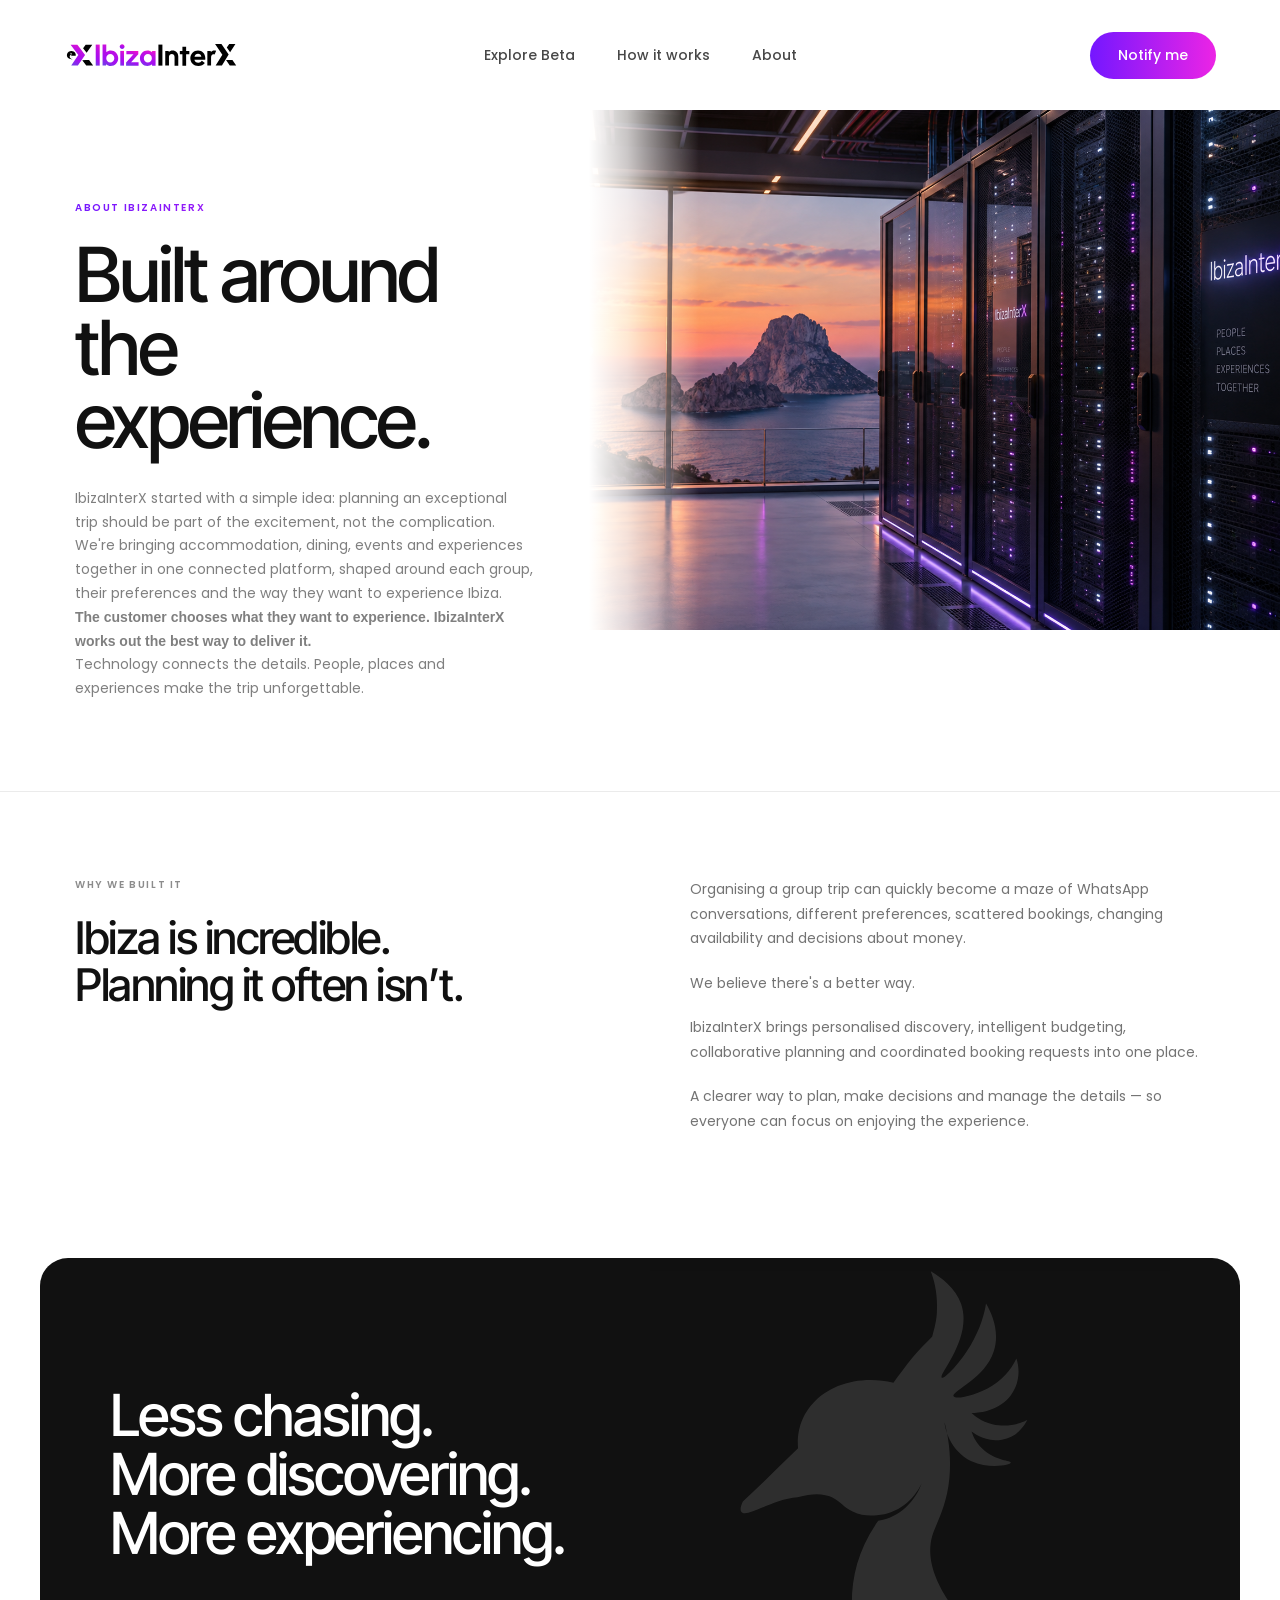
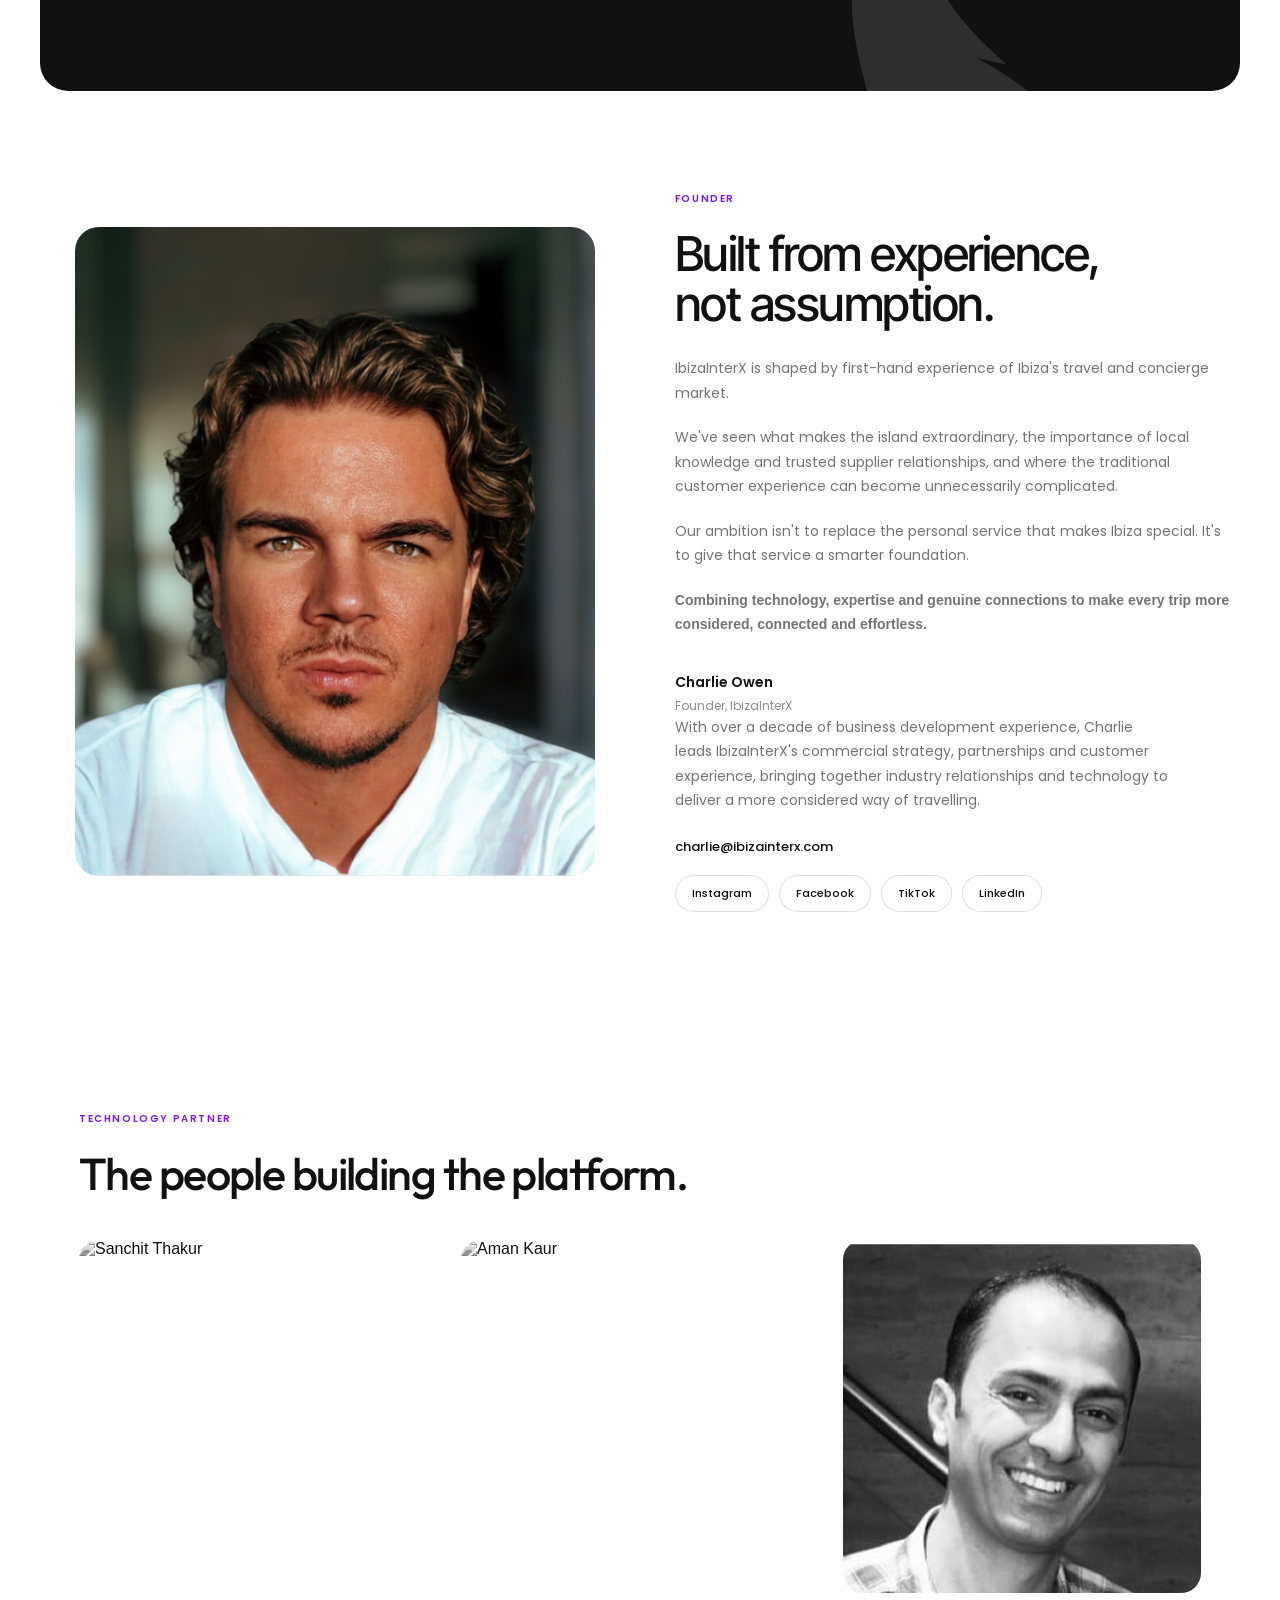
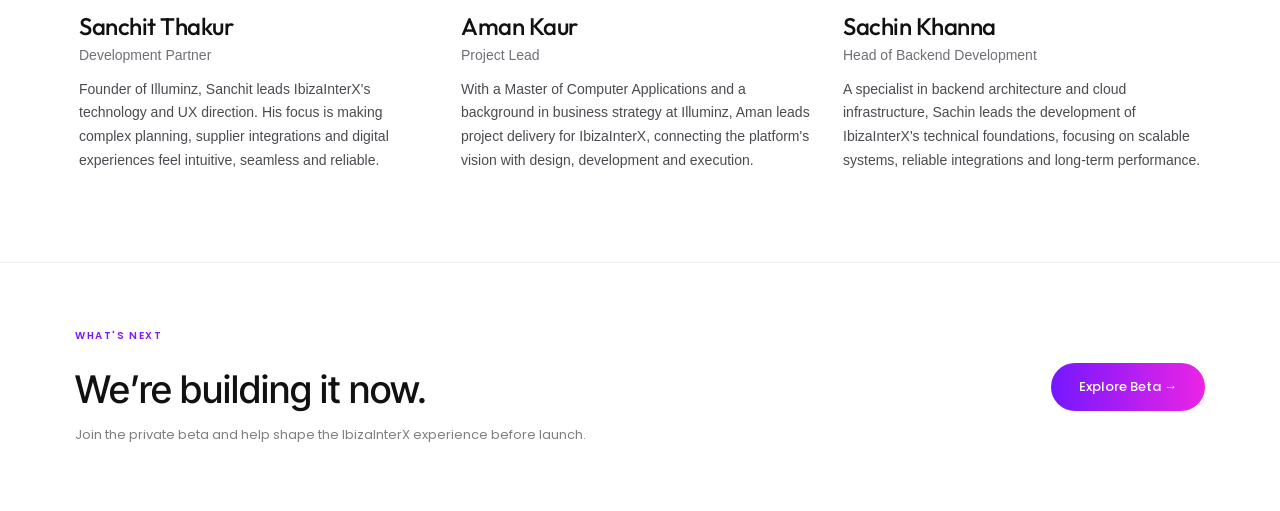
==== commit 63d3230f: "Update about.html" ====
--- a/about.html
+++ b/about.html
@@ -23,9 +23,108 @@
     rel="stylesheet"
   >
 
-  <!-- MAIN CSS -->
+  <!-- MAIN CSS — EXISTING STYLESHEET UNCHANGED -->
   <link rel="stylesheet" href="css/style.css">
 
+  <!-- TECHNOLOGY PARTNER SECTION: ISOLATED STYLES TO PROTECT EXISTING PAGE -->
+  <style>
+    .technology-partner-section {
+      box-sizing: border-box;
+      width: min(calc(100% - 48px), 1122px);
+      margin: 0 auto;
+      padding: clamp(64px, 7vw, 104px) 0;
+    }
+
+    .technology-partner-section,
+    .technology-partner-section * {
+      box-sizing: border-box;
+    }
+
+    .technology-partner-heading {
+      margin-bottom: 40px;
+    }
+
+    .technology-partner-heading h2 {
+      margin: 14px 0 0;
+      font-family: 'Outfit', sans-serif;
+      font-size: clamp(32px, 3.5vw, 48px);
+      font-weight: 500;
+      line-height: 1.12;
+      letter-spacing: -0.035em;
+    }
+
+    .technology-partner-grid {
+      display: grid;
+      grid-template-columns: repeat(3, minmax(0, 1fr));
+      gap: 24px;
+    }
+
+    .technology-partner-profile {
+      margin: 0;
+      min-width: 0;
+    }
+
+    .technology-partner-photo {
+      display: block;
+      width: 100%;
+      aspect-ratio: 358 / 353;
+      border-radius: 20px;
+      object-fit: cover;
+      object-position: center;
+      filter: grayscale(100%);
+    }
+
+    .technology-partner-profile h3 {
+      margin: 18px 0 4px;
+      font-family: 'Outfit', sans-serif;
+      font-size: clamp(20px, 2vw, 24px);
+      font-weight: 500;
+      line-height: 1.25;
+      letter-spacing: -0.02em;
+    }
+
+    .technology-partner-role {
+      margin: 0;
+      font-family: 'Inter', sans-serif;
+      font-size: 14px;
+      line-height: 1.5;
+      color: #6f6f76;
+    }
+
+
+    .technology-partner-bio {
+      margin: 12px 0 0;
+      font-family: 'Inter', sans-serif;
+      font-size: 14px;
+      line-height: 1.7;
+      color: #4b4a50;
+    }
+
+    .founder-short-bio {
+      margin: 16px 0 24px;
+      max-width: 55ch;
+      font-family: 'Inter', sans-serif;
+      font-size: 14px;
+      line-height: 1.7;
+      color: #6f6f76;
+    }
+
+    @media (max-width: 680px) {
+      .technology-partner-section {
+        width: min(calc(100% - 40px), 358px);
+      }
+
+      .technology-partner-heading {
+        margin-bottom: 28px;
+      }
+
+      .technology-partner-grid {
+        grid-template-columns: 1fr;
+        gap: 36px;
+      }
+    }
+  </style>
+
 </head>
 
 
@@ -33,7 +132,7 @@
 
 
 <!-- =====================================
-     HEADER
+     HEADER — UNCHANGED
 ===================================== -->
 
 <header class="navbar">
@@ -64,7 +163,7 @@
 
 
   <button type="button" class="nav-button beta-open">
-  Notify me
+    Notify me
   </button>
 
 
@@ -98,14 +197,16 @@
       About
     </a>
 
-    <a href="#notify" class="mobile-notify">
+    <button
+      type="button"
+      class="mobile-notify beta-open"
+    >
       Notify me
-    </a>
+    </button>
 
   </div>
 
 </header>
-
 
 
 <!-- =====================================
@@ -115,41 +216,57 @@
 <main class="about-page">
 
 
-  <!-- INTRO -->
-<section class="about-hero">
-
-  <div class="about-hero-copy">
-
-    <span class="about-label">
-      ABOUT IBIZAINTERX
-    </span>
-
-    <h1>
-      Built around the<br>
-      experience.
-    </h1>
-
-    <p>
-      IbizaInterX started with a simple idea.
-      Planning Ibiza should feel as exciting as the trip itself.
-    </p>
-
-  </div>
-
-
-  <div class="about-hero-image">
-
-    <img
-      src="images/about-tech-ibiza.png"
-      alt="IbizaInterX technology and Ibiza"
-    >
-
-  </div>
-
-</section>
-
-
-  <!-- WHY WE BUILT IT -->
+  <!-- INTRO — APPROVED COPY -->
+  <section class="about-hero">
+
+    <div class="about-hero-copy">
+
+      <span class="about-label">
+        ABOUT IBIZAINTERX
+      </span>
+
+      <h1>
+        Built around the<br>
+        experience.
+      </h1>
+
+      <p>
+        IbizaInterX started with a simple idea: planning an exceptional trip
+        should be part of the excitement, not the complication.
+      </p>
+
+      <p>
+        We're bringing accommodation, dining, events and experiences together
+        in one connected platform, shaped around each group, their preferences
+        and the way they want to experience Ibiza.
+      </p>
+
+      <p>
+        <strong>The customer chooses what they want to experience.
+        IbizaInterX works out the best way to deliver it.</strong>
+      </p>
+
+      <p>
+        Technology connects the details. People, places and experiences
+        make the trip unforgettable.
+      </p>
+
+    </div>
+
+
+    <div class="about-hero-image">
+
+      <img
+        src="images/about-tech-ibiza.png"
+        alt="IbizaInterX technology and Ibiza"
+      >
+
+    </div>
+
+  </section>
+
+
+  <!-- WHY WE BUILT IT — APPROVED COPY -->
   <section class="about-story">
 
     <div class="about-story-heading">
@@ -169,20 +286,23 @@
     <div class="about-story-copy">
 
       <p>
-        We know the Ibiza concierge market and we know what planning
-        a trip can become. Endless WhatsApp messages, scattered bookings,
-        changing availability and too much time spent trying to keep
-        everything together.
-      </p>
-
-      <p>
-        It takes the buzz out of something that should be exciting.
-      </p>
-
-      <p>
-        IbizaInterX is our answer. A customer first platform that brings
-        discovery, AI tailored itineraries, group planning and direct
-        supplier booking into one place.
+        Organising a group trip can quickly become a maze of WhatsApp
+        conversations, different preferences, scattered bookings,
+        changing availability and decisions about money.
+      </p>
+
+      <p>
+        We believe there's a better way.
+      </p>
+
+      <p>
+        IbizaInterX brings personalised discovery, intelligent budgeting,
+        collaborative planning and coordinated booking requests into one place.
+      </p>
+
+      <p>
+        A clearer way to plan, make decisions and manage the details —
+        so everyone can focus on enjoying the experience.
       </p>
 
     </div>
@@ -190,37 +310,37 @@
   </section>
 
 
-  <!-- BRAND MOMENT -->
-<section class="about-statement">
-
-  <div class="about-statement-text">
-    <h2>
-      Less chasing.<br>
-      More discovering.<br>
-      More experiencing.
-    </h2>
-  </div>
-
-  <div class="about-statement-visual">
-    <img
-      src="images/peacock-head.svg"
-      alt=""
-      class="about-peacock"
-    >
-  </div>
-
-</section>
-
-
-  <!-- FOUNDER -->
+  <!-- BRAND MOMENT — UNCHANGED -->
+  <section class="about-statement">
+
+    <div class="about-statement-text">
+      <h2>
+        Less chasing.<br>
+        More discovering.<br>
+        More experiencing.
+      </h2>
+    </div>
+
+    <div class="about-statement-visual">
+      <img
+        src="images/peacock-head.svg"
+        alt=""
+        class="about-peacock"
+      >
+    </div>
+
+  </section>
+
+
+  <!-- FOUNDER — EXISTING STRUCTURE, APPROVED COPY -->
   <section class="founder-section">
 
     <div class="founder-image">
 
-<img
-  src="images/profile-photo.jpeg"
-  alt="Founder of IbizaInterX"
->
+      <img
+        src="images/profile-photo.jpeg"
+        alt="Founder of IbizaInterX"
+      >
 
     </div>
 
@@ -237,88 +357,165 @@
       </h2>
 
       <p>
-        IbizaInterX comes from first hand experience of the Ibiza travel
-        and concierge market, seeing both what makes the island special
-        and where the customer experience can fall apart.
-      </p>
-
-      <p>
-        The goal is simple. Use technology to remove the friction without
-        removing the people, suppliers and experiences that make Ibiza
-        what it is.
-      </p>
-
-<div class="founder-name">
-
-  <strong>
-    Charlie Owen
-  </strong>
-
-  <span>
-    Founder, IbizaInterX
-  </span>
-
-</div>
-
-
-<div class="founder-contact">
-
-  <a
-    href="mailto:charlie@ibizainterx.com"
-    class="founder-email"
-  >
-    charlie@ibizainterx.com
-  </a>
-
-
-<div class="founder-socials">
-
-  <a
-    href="https://www.instagram.com/ibizainterx"
-    target="_blank"
-    rel="noopener"
-    class="social-button"
-  >
-    Instagram
-  </a>
-
-  <a
-    href="https://www.facebook.com/ibizainterxofficial"
-    target="_blank"
-    rel="noopener"
-    class="social-button"
-  >
-    Facebook
-  </a>
-
-  <a
-    href="https://www.tiktok.com/@ibizainterx"
-    target="_blank"
-    rel="noopener"
-    class="social-button"
-  >
-    TikTok
-  </a>
-
-  <a
-    href="https://www.linkedin.com/company/ibizainterx"
-    target="_blank"
-    rel="noopener"
-    class="social-button"
-  >
-    LinkedIn
-  </a>
-
-</div>
-
-</div>
+        IbizaInterX is shaped by first-hand experience of Ibiza's travel
+        and concierge market.
+      </p>
+
+      <p>
+        We've seen what makes the island extraordinary, the importance of
+        local knowledge and trusted supplier relationships, and where the
+        traditional customer experience can become unnecessarily complicated.
+      </p>
+
+      <p>
+        Our ambition isn't to replace the personal service that makes Ibiza
+        special. It's to give that service a smarter foundation.
+      </p>
+
+      <p>
+        <strong>Combining technology, expertise and genuine connections to make
+        every trip more considered, connected and effortless.</strong>
+      </p>
+
+      <div class="founder-name">
+
+        <strong>
+          Charlie Owen
+        </strong>
+
+        <span>
+          Founder, IbizaInterX
+        </span>
+
+      </div>
+
+
+      <p class="founder-short-bio">
+        With over a decade of business development experience, Charlie leads
+        IbizaInterX's commercial strategy, partnerships and customer experience,
+        bringing together industry relationships and technology to deliver
+        a more considered way of travelling.
+      </p>
+
+      <div class="founder-contact">
+
+        <a
+          href="mailto:charlie@ibizainterx.com"
+          class="founder-email"
+        >
+          charlie@ibizainterx.com
+        </a>
+
+
+        <div class="founder-socials">
+
+          <a
+            href="https://www.instagram.com/ibizainterx"
+            target="_blank"
+            rel="noopener"
+            class="social-button"
+          >
+            Instagram
+          </a>
+
+          <a
+            href="https://www.facebook.com/ibizainterxofficial"
+            target="_blank"
+            rel="noopener"
+            class="social-button"
+          >
+            Facebook
+          </a>
+
+          <a
+            href="https://www.tiktok.com/@ibizainterx"
+            target="_blank"
+            rel="noopener"
+            class="social-button"
+          >
+            TikTok
+          </a>
+
+          <a
+            href="https://www.linkedin.com/company/ibizainterx"
+            target="_blank"
+            rel="noopener"
+            class="social-button"
+          >
+            LinkedIn
+          </a>
+
+        </div>
+
+      </div>
 
     </div>
 
   </section>
 
 
-  <!-- FINAL CTA -->
+  <!-- NEW: TECHNOLOGY PARTNER — BELOW FOUNDER, ABOVE CTA -->
+  <section class="technology-partner-section" aria-labelledby="technology-partner-title">
+
+    <div class="technology-partner-heading">
+
+      <span class="about-label">
+        TECHNOLOGY PARTNER
+      </span>
+
+      <h2 id="technology-partner-title">
+        The people building the platform.
+      </h2>
+
+    </div>
+
+    <div class="technology-partner-grid">
+
+      <article class="technology-partner-profile">
+        <img
+          class="technology-partner-photo"
+          src="images/sanchit-thakur.png"
+          alt="Sanchit Thakur"
+          loading="lazy"
+          decoding="async"
+        >
+        <h3>Sanchit Thakur</h3>
+        <p class="technology-partner-role">Development Partner</p>
+        <p class="technology-partner-bio">Founder of Illuminz, Sanchit leads IbizaInterX's technology and UX direction. His focus is making complex planning, supplier integrations and digital experiences feel intuitive, seamless and reliable.</p>
+      </article>
+
+      <article class="technology-partner-profile">
+        <img
+          class="technology-partner-photo"
+          src="images/aman-kaur.png"
+          alt="Aman Kaur"
+          loading="lazy"
+          decoding="async"
+        >
+        <h3>Aman Kaur</h3>
+        <p class="technology-partner-role">Project Lead</p>
+        <p class="technology-partner-bio">With a Master of Computer Applications and a background in business strategy at Illuminz, Aman leads project delivery for IbizaInterX, connecting the platform's vision with design, development and execution.</p>
+      </article>
+
+      <article class="technology-partner-profile">
+        <img
+          class="technology-partner-photo"
+          src="images/sanchin-khanna.png"
+          alt="Sachin Khanna"
+          loading="lazy"
+          decoding="async"
+        >
+        <h3>Sachin Khanna</h3>
+        <p class="technology-partner-role">Head of Backend Development</p>
+        <p class="technology-partner-bio">A specialist in backend architecture and cloud infrastructure, Sachin leads the development of IbizaInterX's technical foundations, focusing on scalable systems, reliable integrations and long-term performance.</p>
+      </article>
+
+    </div>
+
+  </section>
+
+
+  <!-- FINAL CTA — UNCHANGED -->
   <section class="about-cta">
 
     <div>
@@ -348,13 +545,11 @@
 
   </section>
 
-
 </main>
 
 
-
 <!-- =====================================
-     BETA POPUP
+     BETA POPUP — UNCHANGED
 ===================================== -->
 
 <div class="beta-modal" id="betaModal">
@@ -405,12 +600,9 @@
 </div>
 
 
-
-<!-- JAVASCRIPT -->
-
+<!-- JAVASCRIPT — UNCHANGED -->
 <script src="js/main.js"></script>
 
-
 </body>
 
-</html>+</html>
--- a/css/style.css
+++ b/css/style.css
@@ -275,7 +275,9 @@
     display: block;
   }
 
-
+  .about-statement-visual {
+  display: none;
+  }
 
 
 /* -------------------------
@@ -1523,4 +1525,579 @@
   );
 
   color: #ffffff;
+}
+@media (max-width: 800px) {
+
+  .experience {
+    padding: 35px 22px 45px;
+    background:
+      radial-gradient(
+        circle at 50% 0%,
+        rgba(116, 23, 255, 0.06),
+        transparent 45%
+      ),
+      #fafafa;
+  }
+
+  .experience-steps {
+    flex-direction: column;
+    gap: 14px;
+  }
+
+  .experience-step {
+    width: 100%;
+    min-height: 0;
+
+    padding: 24px 22px;
+
+    display: flex;
+    flex-direction: column;
+    align-items: flex-start;
+
+    text-align: left;
+
+    background: rgba(255, 255, 255, 0.72);
+
+    backdrop-filter: blur(14px);
+    -webkit-backdrop-filter: blur(14px);
+
+    border: 1px solid rgba(255, 255, 255, 0.9);
+    border-radius: 20px;
+
+    box-shadow:
+      0 12px 35px rgba(0, 0, 0, 0.05),
+      inset 0 1px 0 rgba(255, 255, 255, 0.9);
+  }
+
+  .step-arrow {
+    width: 100%;
+    height: 30px;
+
+    flex: none;
+    padding: 0;
+
+    display: flex;
+    align-items: center;
+    justify-content: center;
+
+    transform: rotate(90deg);
+  }
+
+  .step-arrow svg {
+    width: 24px;
+    height: 24px;
+  }
+
+}
+/* ========================================
+   LINK IN BIO
+======================================== */
+
+.bio-body {
+  margin: 0;
+  min-height: 100vh;
+  background: #111;
+}
+
+.bio-page {
+  width: 100%;
+  max-width: 480px;
+  min-height: 100vh;
+
+  margin: 0 auto;
+  padding: 72px 24px 34px;
+
+  display: flex;
+  flex-direction: column;
+
+  background-image: url("../images/link-in-bio-background.png");
+  background-size: 100% auto;
+  background-position: top center;
+  background-repeat: no-repeat;
+}
+
+
+/* TOP TEXT */
+.bio-heading {
+  text-align: left;
+  color: #fff;
+  margin-bottom: 92px;
+}
+
+.bio-heading span {
+  display: block;
+  margin-bottom: 8px;
+
+  font-family: "Poppins", sans-serif;
+  font-size: 10px;
+  font-weight: 500;
+  letter-spacing: 4px;
+
+  color: rgba(255, 255, 255, 0.72);
+}
+
+.bio-heading h1 {
+  margin: 0;
+
+  font-family: "Poppins", sans-serif;
+  font-size: 58px;
+  font-weight: 500;
+  line-height: 0.95;
+  letter-spacing: 0.08px;
+
+  color: #fff;
+}
+
+
+/* BUTTON AREA */
+
+.bio-links {
+  width: 100%;
+
+  display: flex;
+  flex-direction: column;
+  gap: 13px;
+
+  margin-top: 160px;
+  margin-bottom: 28px;
+}
+
+
+/* BUTTONS */
+
+.bio-button {
+  position: relative;
+
+  width: 100%;
+  min-height: 60px;
+
+  display: flex;
+  align-items: center;
+  justify-content: center;
+
+  padding: 15px 52px;
+
+ border: 1px solid rgba(255, 255, 255, 0.28);
+ border-radius: 999px;
+
+background: rgba(255, 255, 255, 0.035);
+
+backdrop-filter: blur(10px) saturate(125%);
+-webkit-backdrop-filter: blur(10px) saturate(125%);
+
+box-shadow:
+  inset 0 1px 0 rgba(255, 255, 255, 0.22),
+  inset 0 -1px 0 rgba(255, 255, 255, 0.05),
+  0 8px 24px rgba(0, 0, 0, 0.08);
+
+  font-family: "Poppins", sans-serif;
+  font-size: 13px;
+  font-weight: 500;
+  letter-spacing: 0.2px;
+
+  color: #fff;
+  text-decoration: none;
+  text-align: center;
+
+  cursor: pointer;
+
+  transition:
+    transform 0.2s ease,
+    background 0.2s ease,
+    border-color 0.2s ease;
+}
+
+
+.bio-button:hover {
+  transform: translateY(-2px);
+  background: rgba(255, 255, 255, 0.07);
+  border-color: rgba(255, 255, 255, 0.42);
+}
+
+
+/* ========================================
+   BOTTOM LINK IMAGE
+======================================== */
+
+.bio-bottom {
+  width: 100%;
+  margin-top: auto;
+
+  display: flex;
+  justify-content: center;
+}
+
+.bio-bottom img {
+  width: 100%;
+  height: auto;
+}
+
+
+/* SMALLER PHONES */
+
+@media (max-width: 380px) {
+
+  .bio-page {
+    padding-left: 18px;
+    padding-right: 18px;
+  }
+
+  .bio-heading h1 {
+    font-size: 52px;
+  }
+
+}
+/* ========================================
+   LINK PAGE MOBILE MOTION
+======================================== */
+
+.bio-page {
+  position: relative;
+  overflow: hidden;
+  isolation: isolate;
+}
+
+/* subtle moving brand glow */
+
+.bio-page::before {
+  content: "";
+
+  position: absolute;
+  width: 380px;
+  height: 380px;
+
+  top: 320px;
+  left: -160px;
+
+  border-radius: 50%;
+
+  background: radial-gradient(
+    circle,
+    rgba(116, 23, 255, 0.18) 0%,
+    rgba(236, 36, 229, 0.08) 40%,
+    transparent 70%
+  );
+
+  filter: blur(35px);
+
+  pointer-events: none;
+  z-index: -1;
+
+  animation: bioGlow 9s ease-in-out infinite alternate;
+}
+
+@keyframes bioGlow {
+
+  0% {
+    transform: translate(-20px, 0);
+  }
+
+  100% {
+    transform: translate(220px, 100px);
+  }
+
+}
+
+
+/* buttons appear one after another */
+
+.bio-button {
+  opacity: 0;
+  transform: translateY(18px);
+
+  animation: bioButtonIn 0.6s ease forwards;
+}
+
+.bio-button:nth-child(1) {
+  animation-delay: 0.10s;
+}
+
+.bio-button:nth-child(2) {
+  animation-delay: 0.18s;
+}
+
+.bio-button:nth-child(3) {
+  animation-delay: 0.26s;
+}
+
+.bio-button:nth-child(4) {
+  animation-delay: 0.34s;
+}
+
+.bio-button:nth-child(5) {
+  animation-delay: 0.42s;
+}
+
+@keyframes bioButtonIn {
+
+  to {
+    opacity: 1;
+    transform: translateY(0);
+  }
+
+}
+
+
+/* physical tap feeling */
+
+.bio-button:active {
+  transform: scale(0.97);
+  background: rgba(255, 255, 255, 0.08);
+}
+
+
+/* accessibility */
+
+@media (prefers-reduced-motion: reduce) {
+
+  .bio-page::before,
+  .bio-button {
+    animation: none;
+  }
+
+  .bio-button {
+    opacity: 1;
+    transform: none;
+  }
+
+}
+
+.bio-status {
+  width: fit-content;
+
+  margin: 28px 0 0;
+
+  padding: 9px 14px;
+
+  display: flex;
+  align-items: center;
+  gap: 8px;
+
+  border: 1px solid rgba(255, 255, 255, 0.16);
+  border-radius: 999px;
+
+  background: rgba(255, 255, 255, 0.035);
+
+  backdrop-filter: blur(10px);
+  -webkit-backdrop-filter: blur(10px);
+
+  font-family: "Poppins", sans-serif;
+  font-size: 8px;
+  font-weight: 500;
+
+  letter-spacing: 1.4px;
+
+  color: rgba(255, 255, 255, 0.65);
+}
+
+.bio-status-dot {
+  width: 6px;
+  height: 6px;
+
+  border-radius: 50%;
+
+  background: #ec24e5;
+
+  box-shadow: 0 0 12px rgba(236, 36, 229, 0.8);
+
+  animation: statusPulse 2s ease-in-out infinite;
+}
+
+.bio-status-line {
+  width: 10px;
+  height: 1px;
+
+  background: rgba(255, 255, 255, 0.22);
+}
+
+@keyframes statusPulse {
+  0%, 100% {
+    opacity: 0.45;
+    transform: scale(0.9);
+  }
+
+  50% {
+    opacity: 1;
+    transform: scale(1.1);
+  }
+}
+/* ========================================
+   LINK PAGE LOADING SCREEN
+======================================== */
+
+.bio-loader {
+  position: fixed;
+  inset: 0;
+
+  display: flex;
+  flex-direction: column;
+  align-items: center;
+  justify-content: center;
+
+  background: #0d0d0d;
+
+  z-index: 99999;
+
+  transition:
+    opacity 0.55s ease,
+    visibility 0.55s ease;
+}
+
+.bio-loader.hide {
+  opacity: 0;
+  visibility: hidden;
+  pointer-events: none;
+}
+
+.bio-loader-logo {
+  width: 145px;
+  height: auto;
+
+  margin-bottom: 28px;
+
+  opacity: 0;
+
+  animation: loaderLogoIn 0.6s ease forwards;
+}
+
+.bio-loader-line {
+  width: 90px;
+  height: 2px;
+
+  overflow: hidden;
+
+  border-radius: 999px;
+
+  background: rgba(255, 255, 255, 0.10);
+}
+
+.bio-loader-line div {
+  width: 100%;
+  height: 100%;
+
+  transform: translateX(-100%);
+
+  border-radius: inherit;
+
+  background: linear-gradient(
+    90deg,
+    #7417ff,
+    #ec24e5
+  );
+
+  animation: loaderLine 0.9s ease forwards;
+}
+
+@keyframes loaderLogoIn {
+
+  from {
+    opacity: 0;
+    transform: translateY(8px);
+  }
+
+  to {
+    opacity: 1;
+    transform: translateY(0);
+  }
+
+}
+
+@keyframes loaderLine {
+
+  from {
+    transform: translateX(-100%);
+  }
+
+  to {
+    transform: translateX(0);
+  }
+
+}
+/* ========================================
+   HOME PAGE LOADER
+======================================== */
+
+.home-loader {
+  position: fixed;
+  inset: 0;
+
+  display: flex;
+  flex-direction: column;
+  align-items: center;
+  justify-content: center;
+
+  background: #ffffff;
+
+  z-index: 99999;
+
+  transition:
+    opacity 0.55s ease,
+    visibility 0.55s ease;
+}
+
+.home-loader.hide {
+  opacity: 0;
+  visibility: hidden;
+  pointer-events: none;
+}
+
+.home-loader-logo {
+  width: 150px;
+  height: auto;
+
+  margin-bottom: 28px;
+
+  opacity: 0;
+
+  animation: homeLoaderLogoIn 0.6s ease forwards;
+}
+
+.home-loader-line {
+  width: 90px;
+  height: 2px;
+
+  overflow: hidden;
+
+  border-radius: 999px;
+
+  background: rgba(0, 0, 0, 0.08);
+}
+
+.home-loader-line div {
+  width: 100%;
+  height: 100%;
+
+  transform: translateX(-100%);
+
+  border-radius: inherit;
+
+  background: linear-gradient(
+    90deg,
+    #7417ff,
+    #ec24e5
+  );
+
+  animation: homeLoaderLine 0.9s ease forwards;
+}
+
+@keyframes homeLoaderLogoIn {
+  from {
+    opacity: 0;
+    transform: translateY(8px);
+  }
+
+  to {
+    opacity: 1;
+    transform: translateY(0);
+  }
+}
+
+@keyframes homeLoaderLine {
+  from {
+    transform: translateX(-100%);
+  }
+
+  to {
+    transform: translateX(0);
+  }
 }
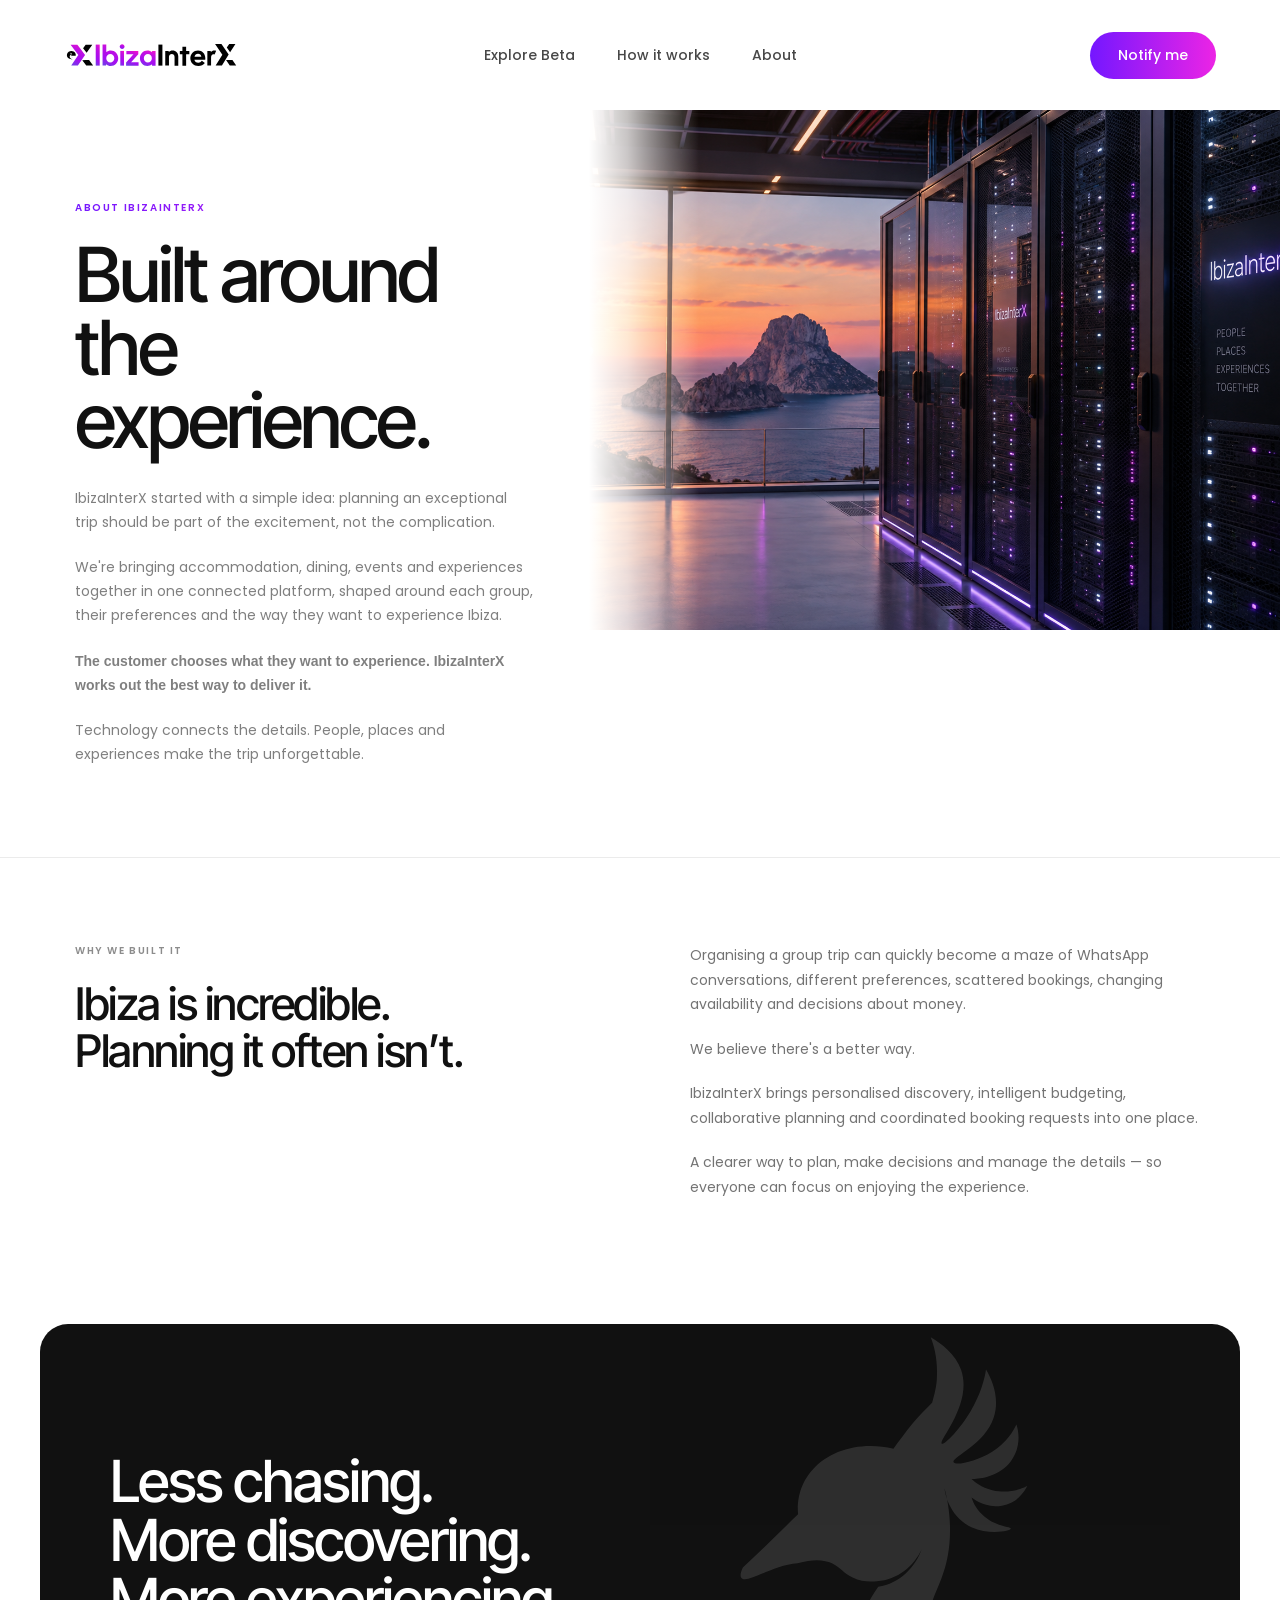
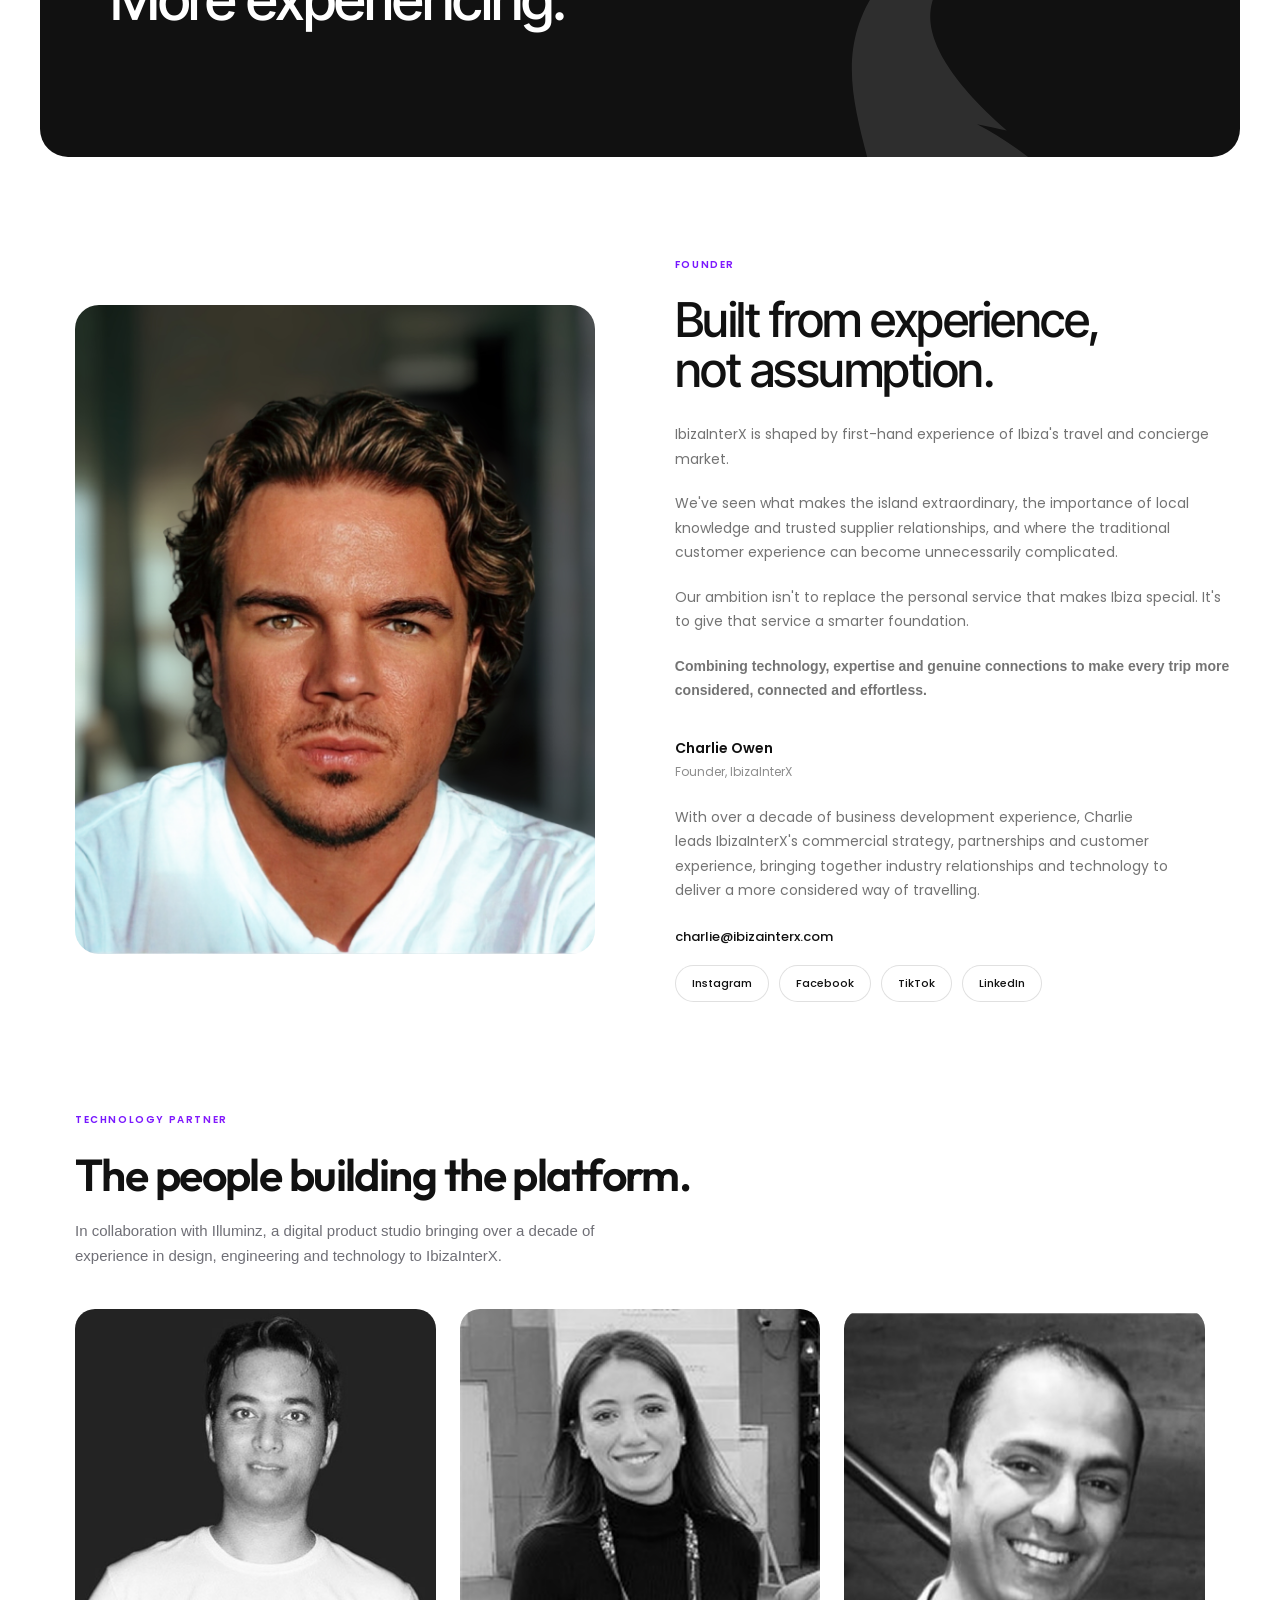
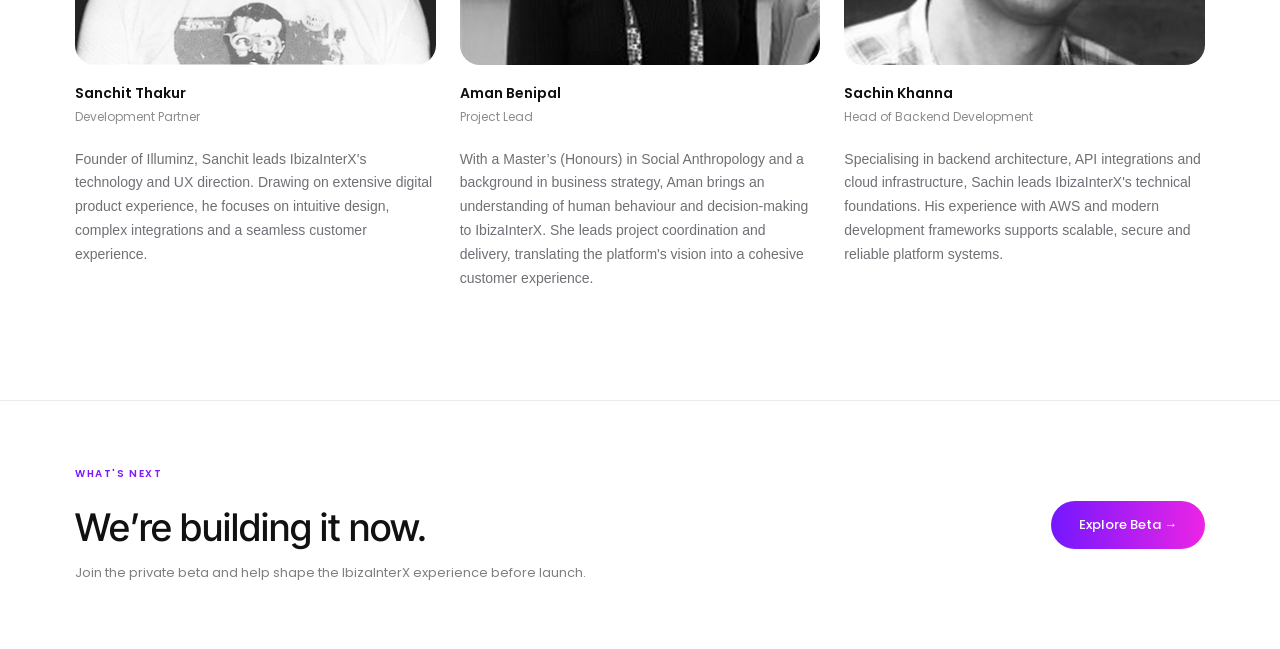
==== commit d5185197: "Update about.html" ====
--- a/about.html
+++ b/about.html
@@ -26,13 +26,33 @@
   <!-- MAIN CSS — EXISTING STYLESHEET UNCHANGED -->
   <link rel="stylesheet" href="css/style.css">
 
-  <!-- TECHNOLOGY PARTNER SECTION: ISOLATED STYLES TO PROTECT EXISTING PAGE -->
+  <!-- PAGE-SPECIFIC STYLES: FOUNDER SECTION AND GLOBAL CSS REMAIN UNCHANGED -->
   <style>
+    /* Consistent spacing between the four About introduction paragraphs. */
+    .about-page .about-hero-copy p + p {
+      margin-top: 22px;
+    }
+
+    /* Extra breathing room after Charlie's job title. */
+    .founder-content .founder-short-bio {
+      margin: 24px 0 24px;
+    }
+
+    /* Same biography typography for the Founder and all Technology Partners. */
+    .founder-short-bio {
+      max-width: 55ch;
+      font-family: 'Inter', sans-serif;
+      font-size: 14px;
+      line-height: 1.7;
+      color: #6f6f76;
+    }
+
+    /* The section also has the existing 'founder-section' class in the HTML.
+       That reuses the SAME width, horizontal padding, and responsive margins
+       as the original Founder section instead of inventing a narrower width. */
     .technology-partner-section {
+      display: block;
       box-sizing: border-box;
-      width: min(calc(100% - 48px), 1122px);
-      margin: 0 auto;
-      padding: clamp(64px, 7vw, 104px) 0;
     }
 
     .technology-partner-section,
@@ -48,9 +68,19 @@
       margin: 14px 0 0;
       font-family: 'Outfit', sans-serif;
       font-size: clamp(32px, 3.5vw, 48px);
-      font-weight: 500;
+      font-weight: 600;
       line-height: 1.12;
       letter-spacing: -0.035em;
+      color: #111111;
+    }
+
+    .technology-partner-intro {
+      max-width: 70ch;
+      margin: 18px 0 0;
+      font-family: 'Inter', sans-serif;
+      font-size: 15px;
+      line-height: 1.7;
+      color: #6f6f76;
     }
 
     .technology-partner-grid {
@@ -60,67 +90,60 @@
     }
 
     .technology-partner-profile {
-      margin: 0;
       min-width: 0;
     }
 
-    .technology-partner-photo {
+    .technology-partner-photo,
+    .technology-partner-photo-placeholder {
       display: block;
       width: 100%;
       aspect-ratio: 358 / 353;
       border-radius: 20px;
       object-fit: cover;
       object-position: center;
+    }
+
+    .technology-partner-photo {
       filter: grayscale(100%);
     }
 
-    .technology-partner-profile h3 {
-      margin: 18px 0 4px;
+    .technology-partner-photo[hidden] {
+      display: none;
+    }
+
+    .technology-partner-photo-placeholder {
+      display: flex;
+      align-items: center;
+      justify-content: center;
+      background: #f2f2f2;
+      color: #777777;
       font-family: 'Outfit', sans-serif;
-      font-size: clamp(20px, 2vw, 24px);
+      font-size: 38px;
       font-weight: 500;
-      line-height: 1.25;
-      letter-spacing: -0.02em;
-    }
-
-    .technology-partner-role {
-      margin: 0;
-      font-family: 'Inter', sans-serif;
-      font-size: 14px;
-      line-height: 1.5;
-      color: #6f6f76;
-    }
-
-
-    .technology-partner-bio {
-      margin: 12px 0 0;
-      font-family: 'Inter', sans-serif;
-      font-size: 14px;
-      line-height: 1.7;
-      color: #4b4a50;
-    }
-
-    .founder-short-bio {
-      margin: 16px 0 24px;
-      max-width: 55ch;
-      font-family: 'Inter', sans-serif;
-      font-size: 14px;
-      line-height: 1.7;
-      color: #6f6f76;
-    }
-
-    @media (max-width: 680px) {
-      .technology-partner-section {
-        width: min(calc(100% - 40px), 358px);
-      }
-
+    }
+
+    .technology-partner-photo-placeholder[hidden] {
+      display: none;
+    }
+
+    /* Reuse .founder-name: exact same names and role styling as Charlie's. */
+    .technology-partner-profile .founder-name {
+      margin-top: 18px;
+    }
+
+    .technology-partner-profile .founder-short-bio {
+      margin: 22px 0 0;
+      max-width: none;
+    }
+
+    @media (max-width: 760px) {
       .technology-partner-heading {
         margin-bottom: 28px;
       }
 
       .technology-partner-grid {
         grid-template-columns: 1fr;
-        gap: 36px;
+        gap: 40px;
       }
     }
   </style>
@@ -454,19 +477,16 @@
   </section>
 
 
-  <!-- NEW: TECHNOLOGY PARTNER — BELOW FOUNDER, ABOVE CTA -->
-  <section class="technology-partner-section" aria-labelledby="technology-partner-title">
+  <!-- TECHNOLOGY PARTNER: SAME OUTER CONTAINER AS THE FOUNDER SECTION -->
+  <section class="founder-section technology-partner-section" aria-labelledby="technology-partner-title">
 
     <div class="technology-partner-heading">
-
-      <span class="about-label">
-        TECHNOLOGY PARTNER
-      </span>
-
-      <h2 id="technology-partner-title">
-        The people building the platform.
-      </h2>
-
+      <span class="about-label">TECHNOLOGY PARTNER</span>
+      <h2 id="technology-partner-title">The people building the platform.</h2>
+      <p class="technology-partner-intro">
+        In collaboration with Illuminz, a digital product studio bringing over
+        a decade of experience in design, engineering and technology to IbizaInterX.
+      </p>
     </div>
 
     <div class="technology-partner-grid">
@@ -475,39 +495,65 @@
         <img
           class="technology-partner-photo"
           src="images/sanchit-thakur.png"
+          data-image-basenames="sanchit-thakur"
           alt="Sanchit Thakur"
           loading="lazy"
           decoding="async"
         >
-        <h3>Sanchit Thakur</h3>
-        <p class="technology-partner-role">Development Partner</p>
-        <p class="technology-partner-bio">Founder of Illuminz, Sanchit leads IbizaInterX's technology and UX direction. His focus is making complex planning, supplier integrations and digital experiences feel intuitive, seamless and reliable.</p>
+        <div class="technology-partner-photo-placeholder" hidden aria-label="Sanchit Thakur photo unavailable">ST</div>
+        <div class="founder-name">
+          <strong>Sanchit Thakur</strong>
+          <span>Development Partner</span>
+        </div>
+        <p class="founder-short-bio">
+          Founder of Illuminz, Sanchit leads IbizaInterX's technology and UX direction.
+          Drawing on extensive digital product experience, he focuses on intuitive
+          design, complex integrations and a seamless customer experience.
+        </p>
       </article>
 
       <article class="technology-partner-profile">
         <img
           class="technology-partner-photo"
           src="images/aman-kaur.png"
-          alt="Aman Kaur"
+          data-image-basenames="aman-kaur,aman-benipal"
+          alt="Aman Benipal"
           loading="lazy"
           decoding="async"
         >
-        <h3>Aman Kaur</h3>
-        <p class="technology-partner-role">Project Lead</p>
-        <p class="technology-partner-bio">With a Master of Computer Applications and a background in business strategy at Illuminz, Aman leads project delivery for IbizaInterX, connecting the platform's vision with design, development and execution.</p>
+        <div class="technology-partner-photo-placeholder" hidden aria-label="Aman Benipal photo unavailable">AB</div>
+        <div class="founder-name">
+          <strong>Aman Benipal</strong>
+          <span>Project Lead</span>
+        </div>
+        <p class="founder-short-bio">
+          With a Master’s (Honours) in Social Anthropology and a background in
+          business strategy, Aman brings an understanding of human behaviour
+          and decision-making to IbizaInterX. She leads project coordination
+          and delivery, translating the platform's vision into a cohesive customer experience.
+        </p>
       </article>
 
       <article class="technology-partner-profile">
         <img
           class="technology-partner-photo"
           src="images/sanchin-khanna.png"
+          data-image-basenames="sanchin-khanna,sachin-khanna"
           alt="Sachin Khanna"
           loading="lazy"
           decoding="async"
         >
-        <h3>Sachin Khanna</h3>
-        <p class="technology-partner-role">Head of Backend Development</p>
-        <p class="technology-partner-bio">A specialist in backend architecture and cloud infrastructure, Sachin leads the development of IbizaInterX's technical foundations, focusing on scalable systems, reliable integrations and long-term performance.</p>
+        <div class="technology-partner-photo-placeholder" hidden aria-label="Sachin Khanna photo unavailable">SK</div>
+        <div class="founder-name">
+          <strong>Sachin Khanna</strong>
+          <span>Head of Backend Development</span>
+        </div>
+        <p class="founder-short-bio">
+          Specialising in backend architecture, API integrations and cloud
+          infrastructure, Sachin leads IbizaInterX's technical foundations.
+          His experience with AWS and modern development frameworks supports
+          scalable, secure and reliable platform systems.
+        </p>
       </article>
 
     </div>
@@ -600,9 +646,45 @@
 </div>
 
 
-<!-- JAVASCRIPT — UNCHANGED -->
+<!-- EXISTING JAVASCRIPT -->
 <script src="js/main.js"></script>
 
+<!-- PHOTO FALLBACKS: SUPPORT PNG, WebP, JPEG & AMAN'S OLD/NEW SURNAMES -->
+<script>
+  document.querySelectorAll('img[data-image-basenames]').forEach(function (photo) {
+    const baseNames = photo.dataset.imageBasenames.split(',');
+    const extensions = ['png', 'webp', 'jpg', 'jpeg', 'PNG', 'JPG', 'JPEG'];
+    const candidates = [];
+
+    baseNames.forEach(function (baseName) {
+      extensions.forEach(function (extension) {
+        candidates.push('images/' + baseName.trim() + '.' + extension);
+      });
+    });
+
+    let current = candidates.indexOf(photo.getAttribute('src'));
+    if (current < 0) current = 0;
+
+    function tryNextImage() {
+      current += 1;
+      if (current < candidates.length) {
+        photo.src = candidates[current];
+      } else {
+        photo.hidden = true;
+        const placeholder = photo.nextElementSibling;
+        if (placeholder) placeholder.hidden = false;
+      }
+    }
+
+    photo.addEventListener('error', tryNextImage);
+
+    // Also handle images that failed before the listener was attached.
+    if (photo.complete && photo.naturalWidth === 0) {
+      tryNextImage();
+    }
+  });
+</script>
+
 </body>
 
 </html>
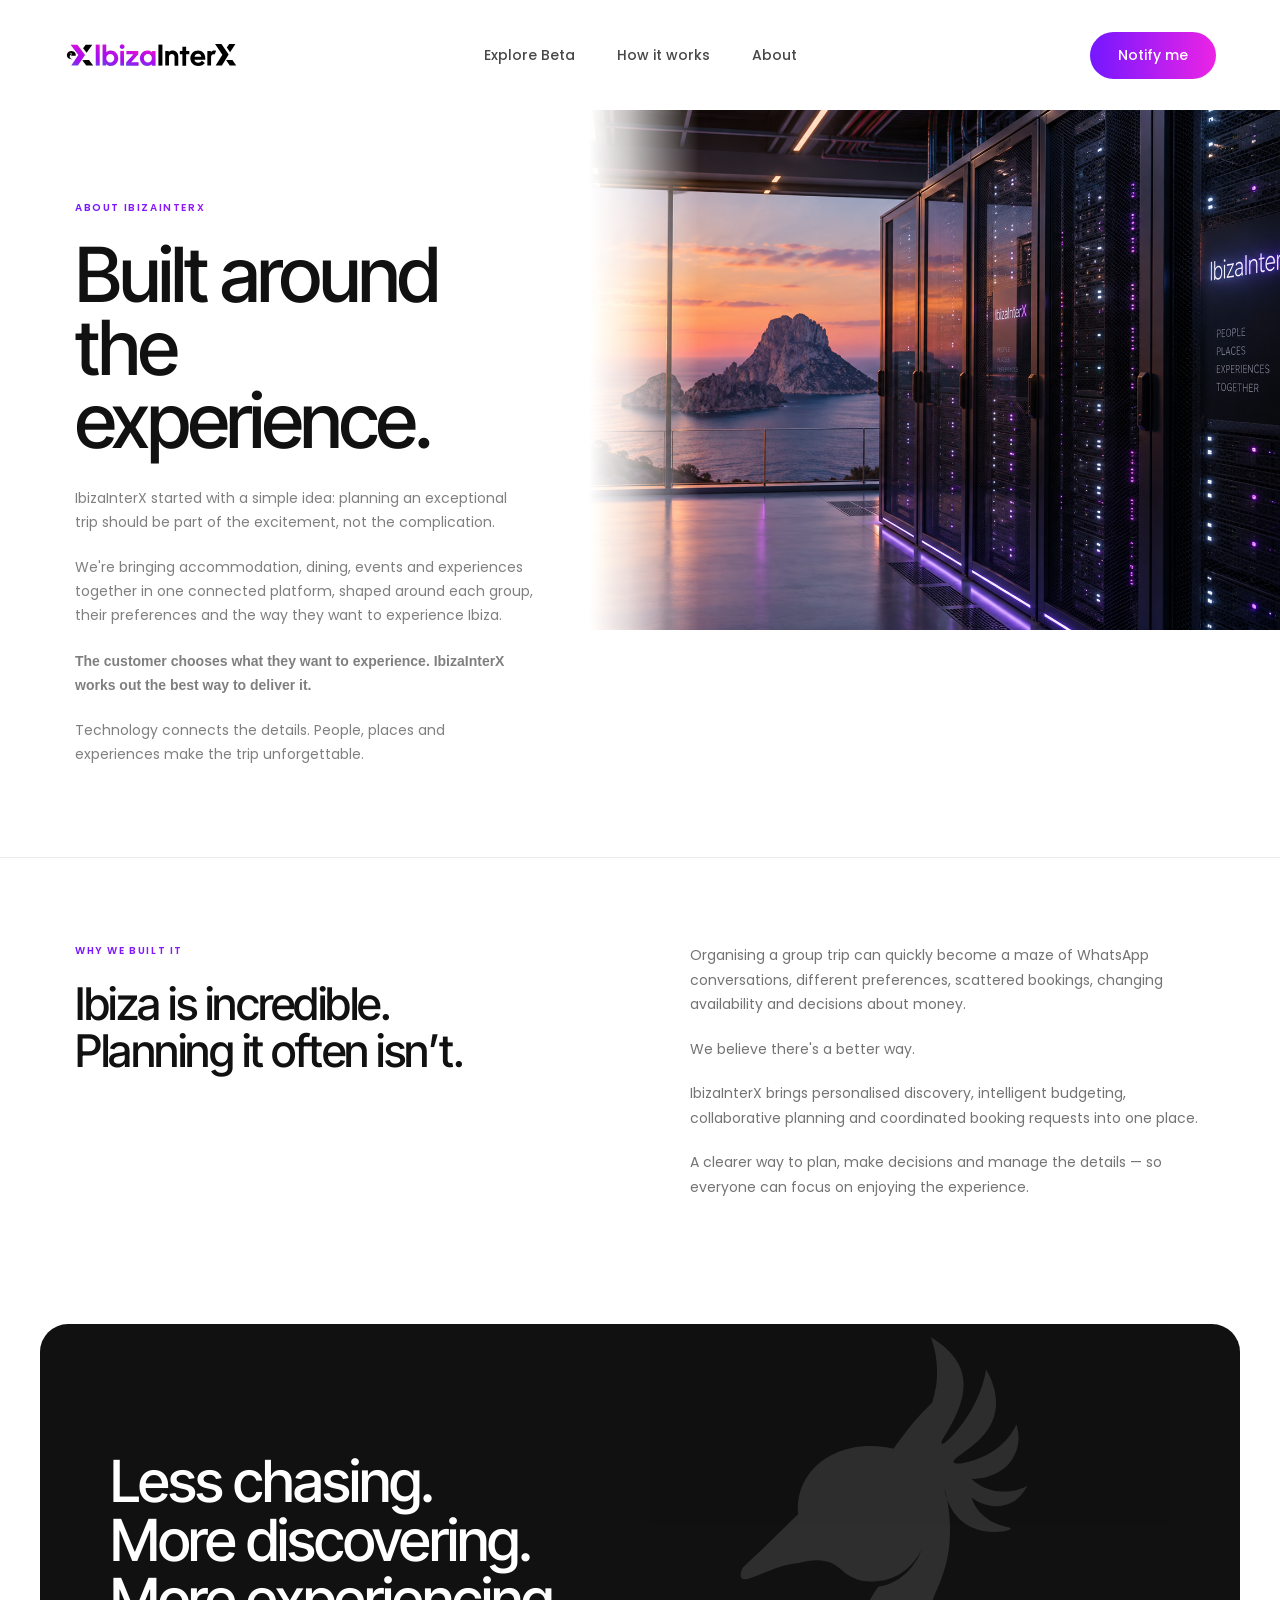
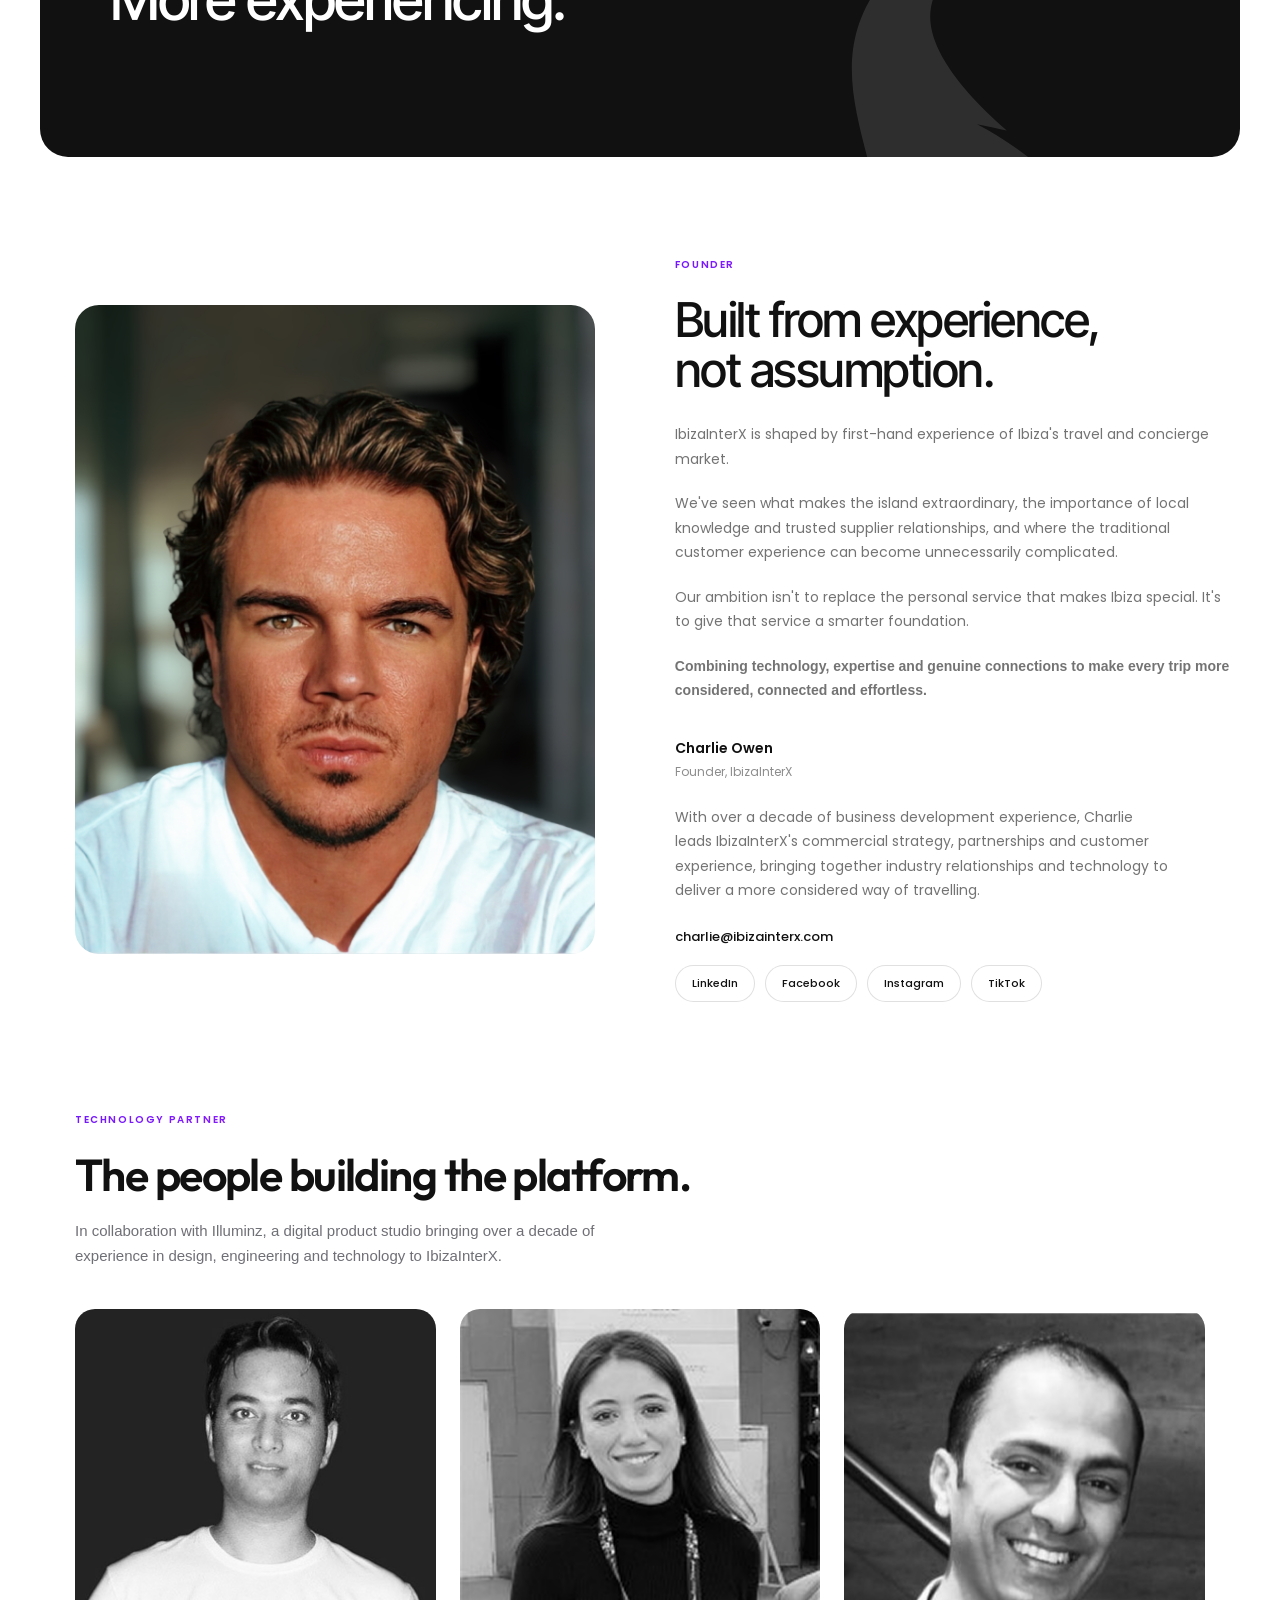
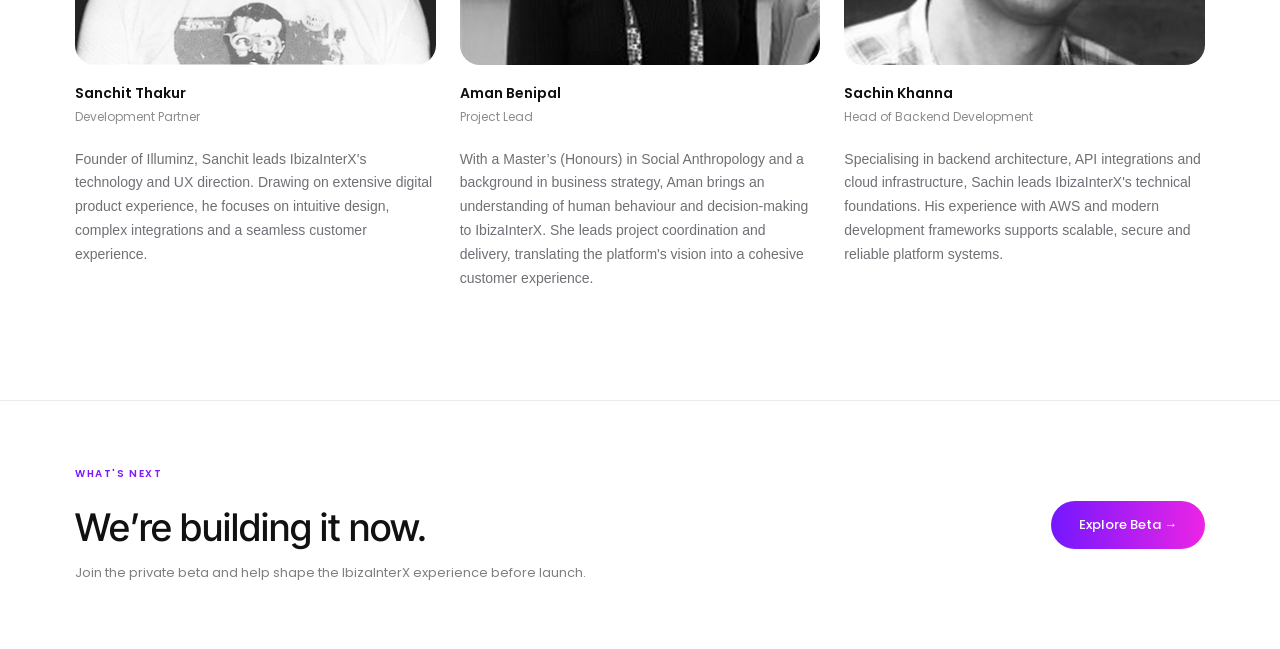
==== commit c9601c43: "Update about.html" ====
--- a/about.html
+++ b/about.html
@@ -28,6 +28,11 @@
 
   <!-- PAGE-SPECIFIC STYLES: FOUNDER SECTION AND GLOBAL CSS REMAIN UNCHANGED -->
   <style>
+    /* Give WHY WE BUILT IT the same purple accent as the other eyebrow labels. */
+    .about-page .about-story-heading .about-label {
+      color: #A307D6;
+    }
+
     /* Consistent spacing between the four About introduction paragraphs. */
     .about-page .about-hero-copy p + p {
       margin-top: 22px;
@@ -294,7 +299,7 @@
 
     <div class="about-story-heading">
 
-      <span>
+      <span class="about-label">
         WHY WE BUILT IT
       </span>
 
@@ -431,6 +436,24 @@
 
 
         <div class="founder-socials">
+
+          <a
+            href="https://www.linkedin.com/company/ibizainterx"
+            target="_blank"
+            rel="noopener"
+            class="social-button"
+          >
+            LinkedIn
+          </a>
+
+          <a
+            href="https://www.facebook.com/ibizainterxofficial"
+            target="_blank"
+            rel="noopener"
+            class="social-button"
+          >
+            Facebook
+          </a>
 
           <a
             href="https://www.instagram.com/ibizainterx"
@@ -442,30 +465,12 @@
           </a>
 
           <a
-            href="https://www.facebook.com/ibizainterxofficial"
-            target="_blank"
-            rel="noopener"
-            class="social-button"
-          >
-            Facebook
-          </a>
-
-          <a
             href="https://www.tiktok.com/@ibizainterx"
             target="_blank"
             rel="noopener"
             class="social-button"
           >
             TikTok
-          </a>
-
-          <a
-            href="https://www.linkedin.com/company/ibizainterx"
-            target="_blank"
-            rel="noopener"
-            class="social-button"
-          >
-            LinkedIn
           </a>
 
         </div>
